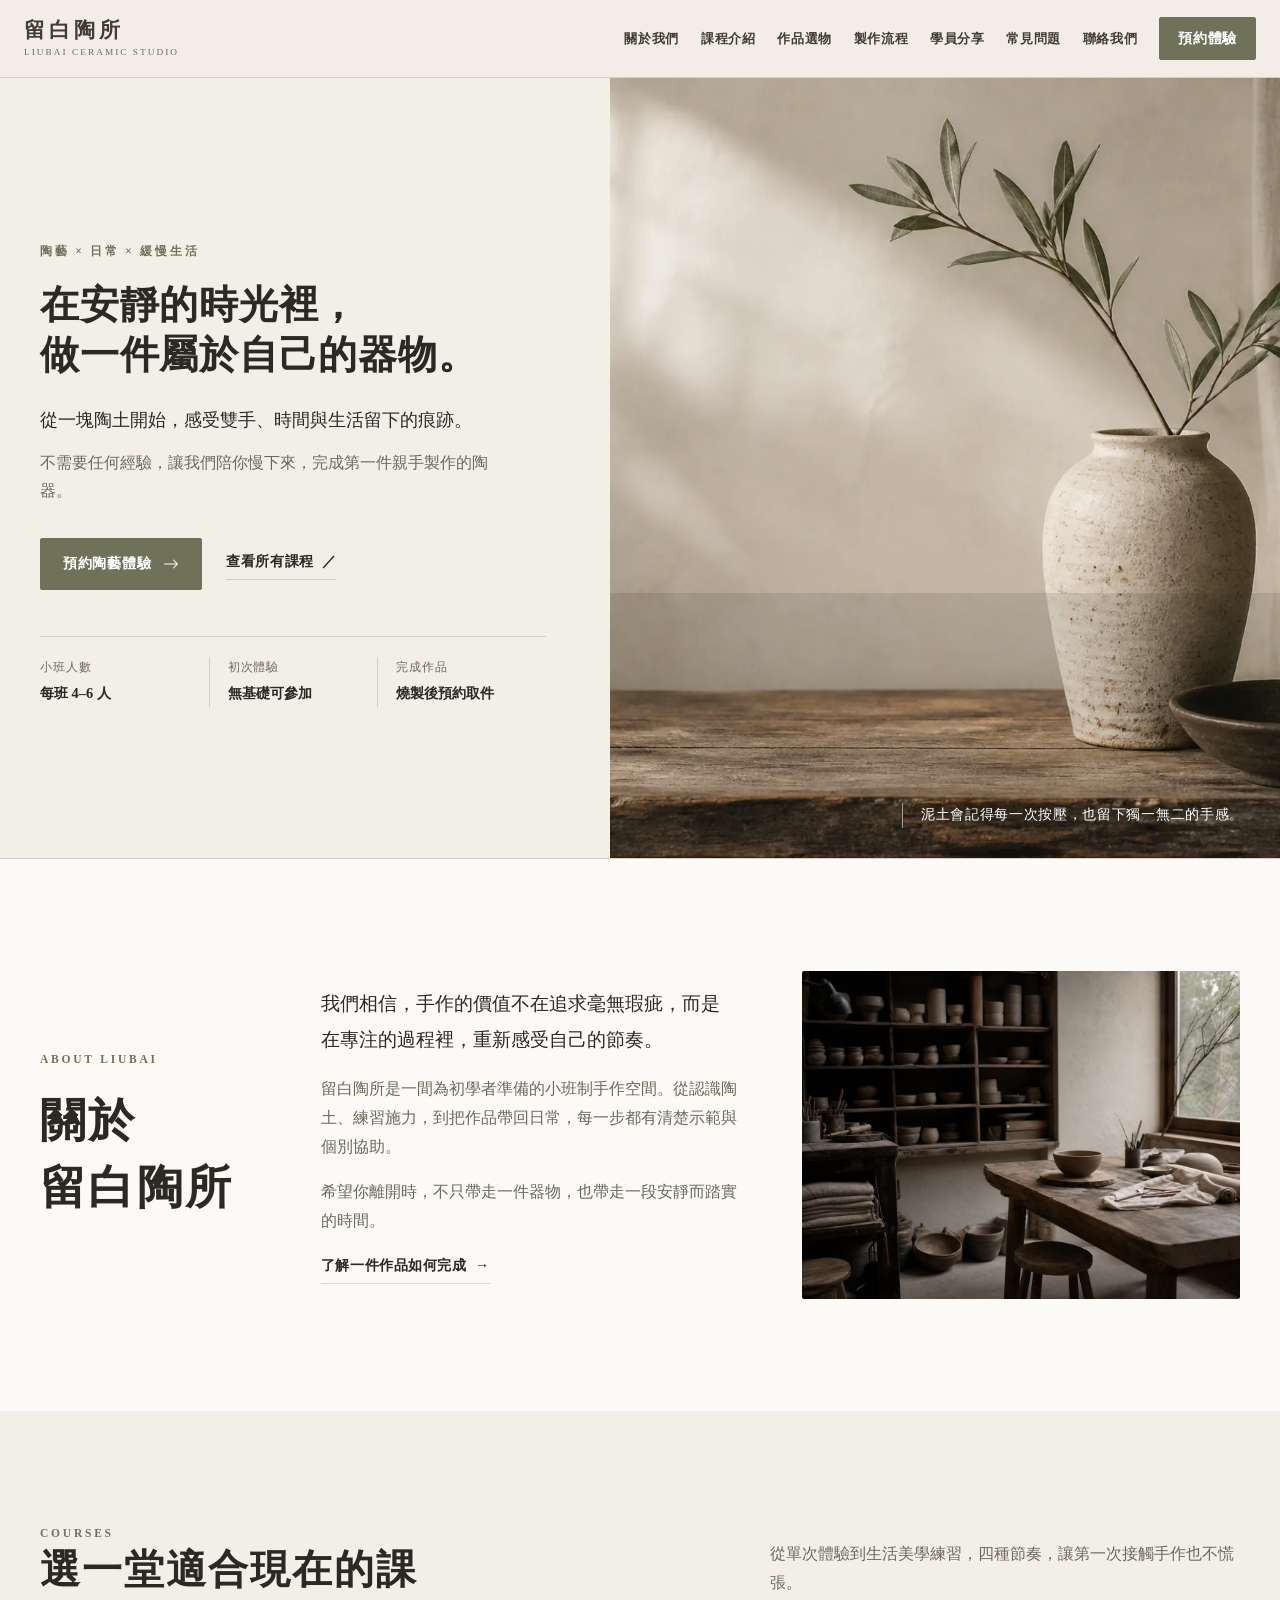
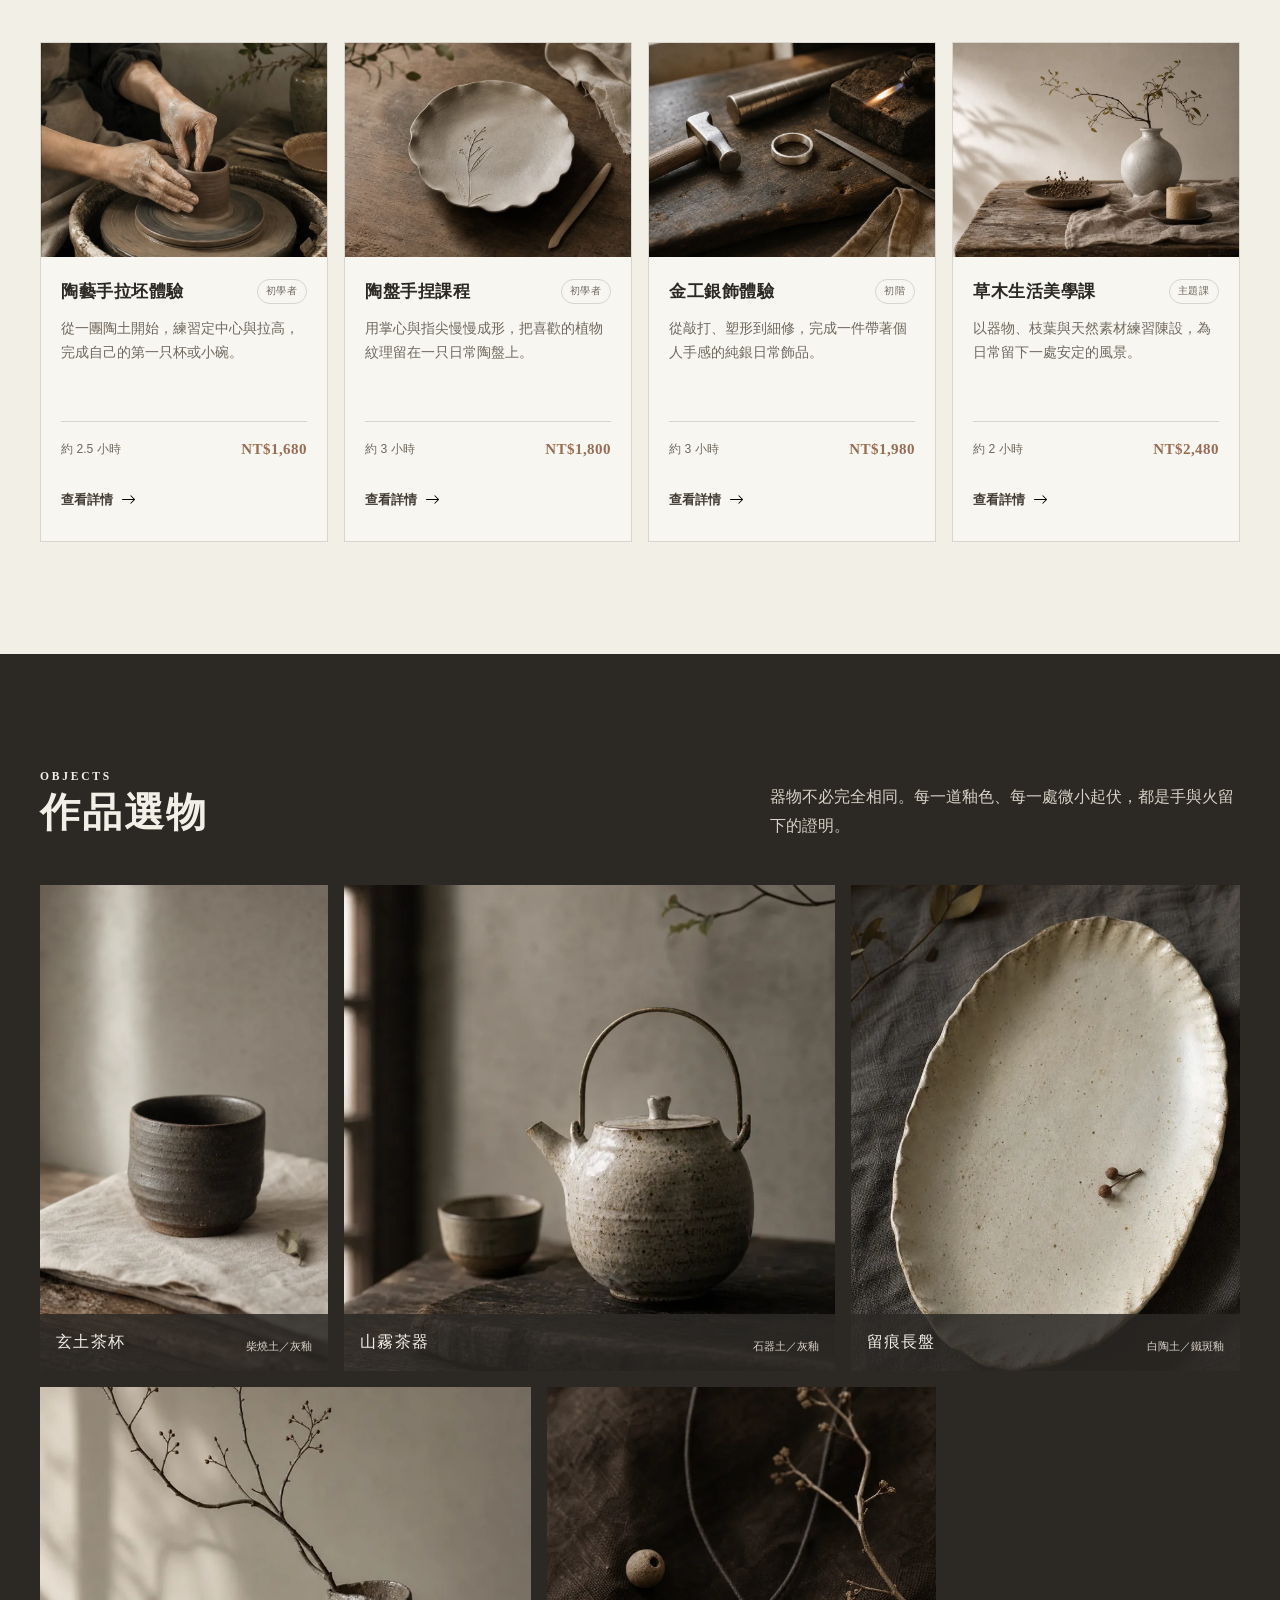
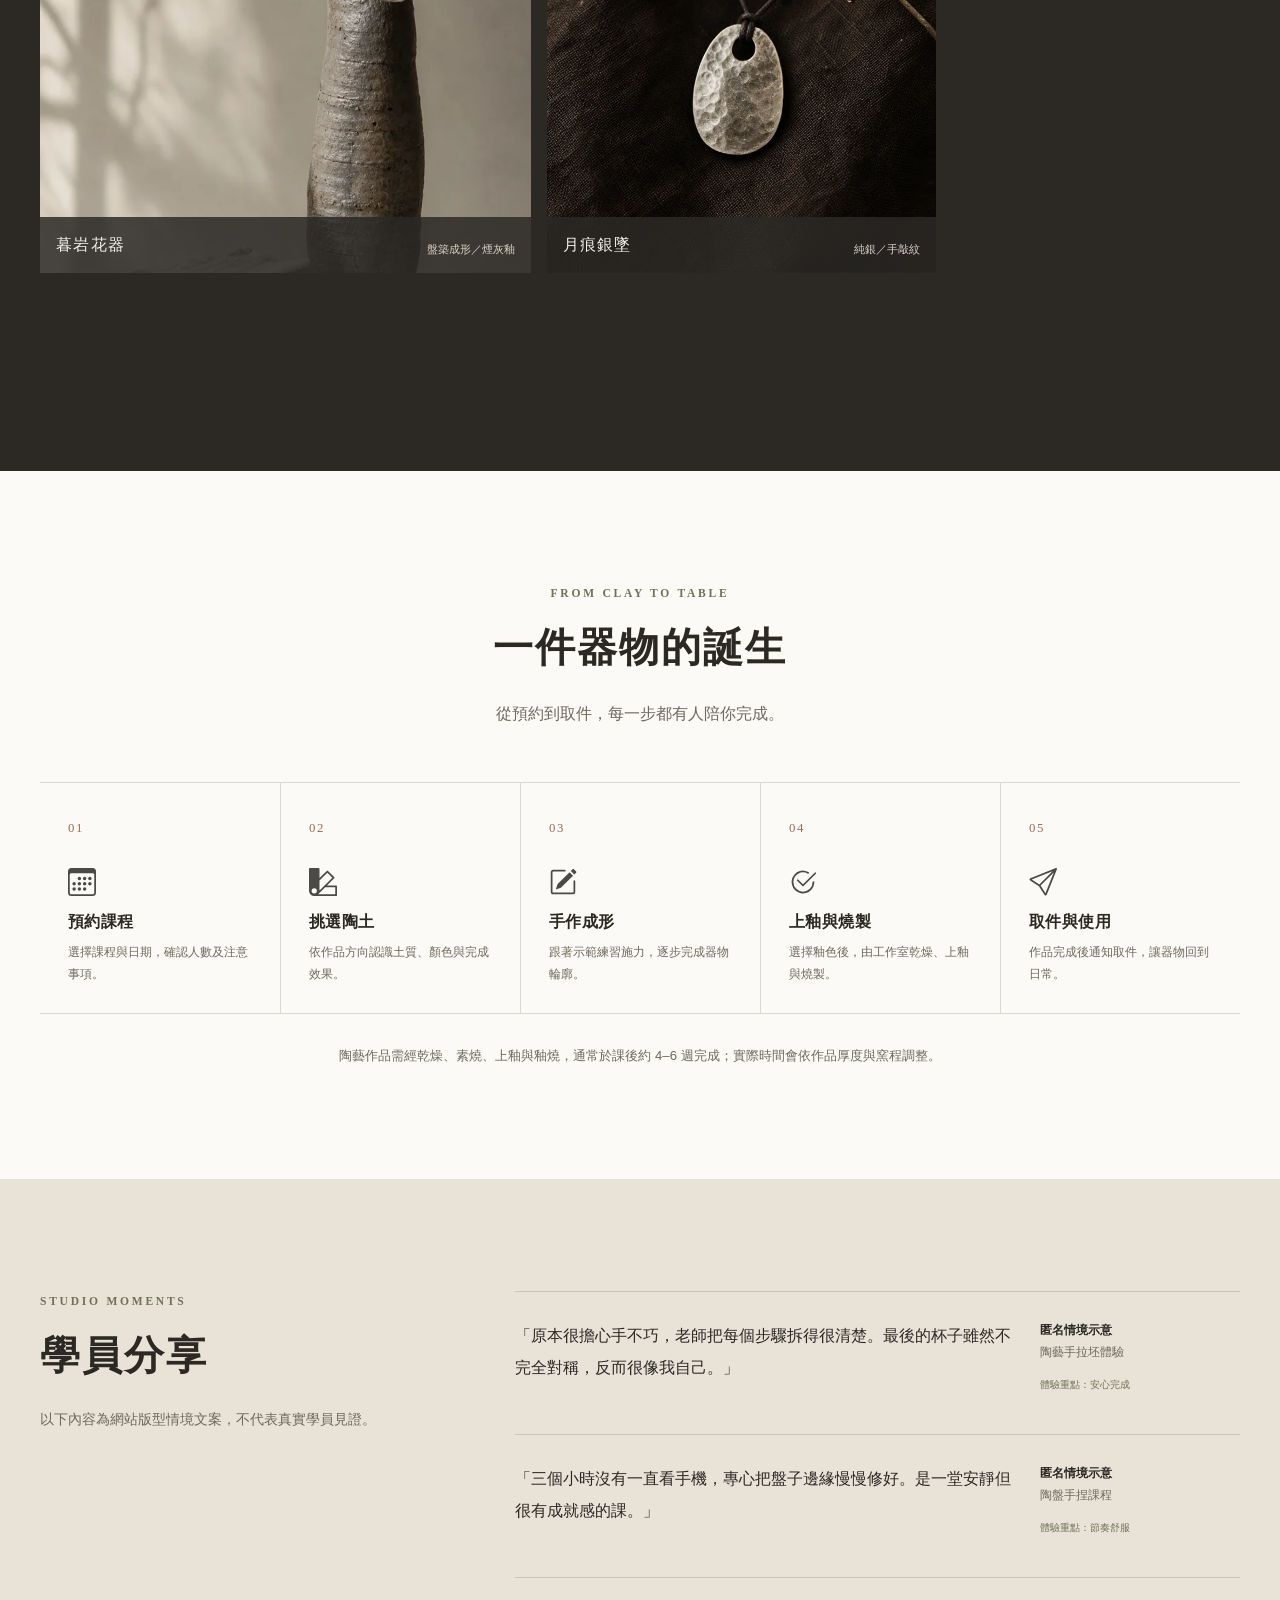
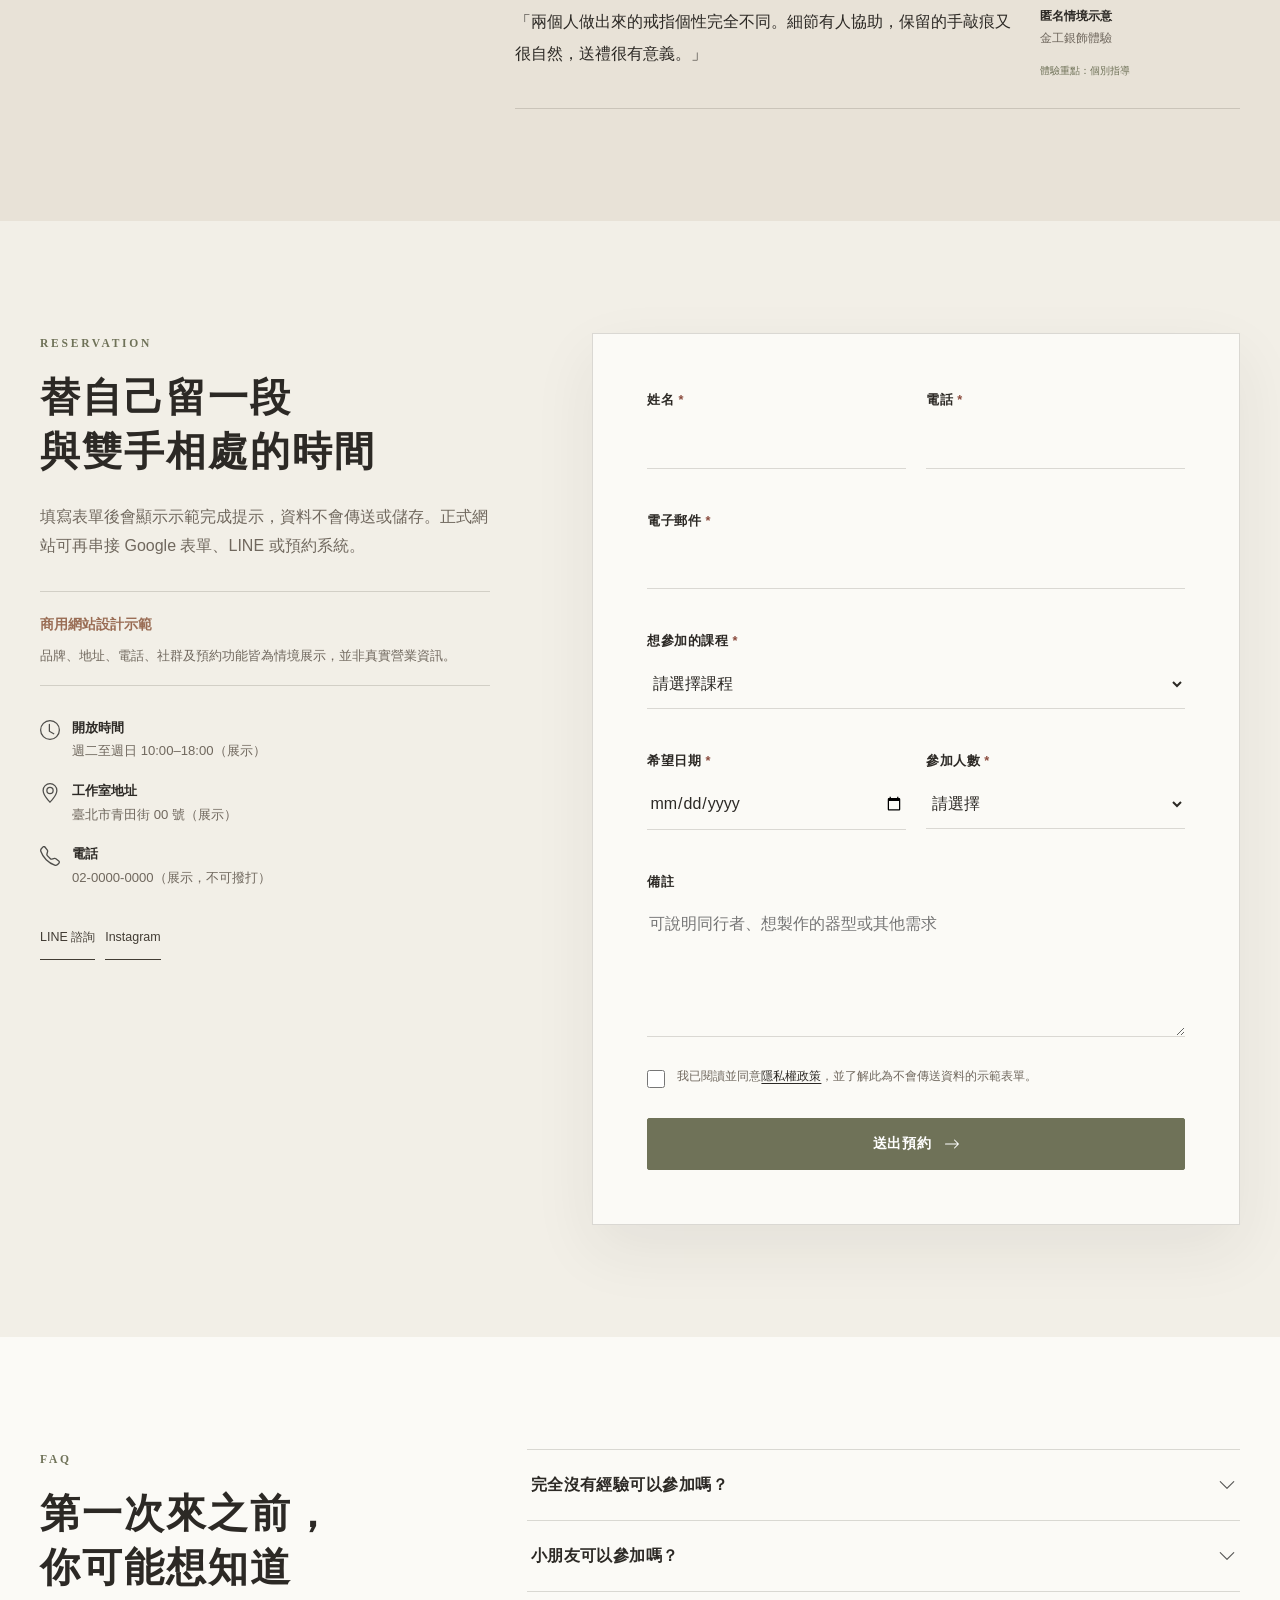
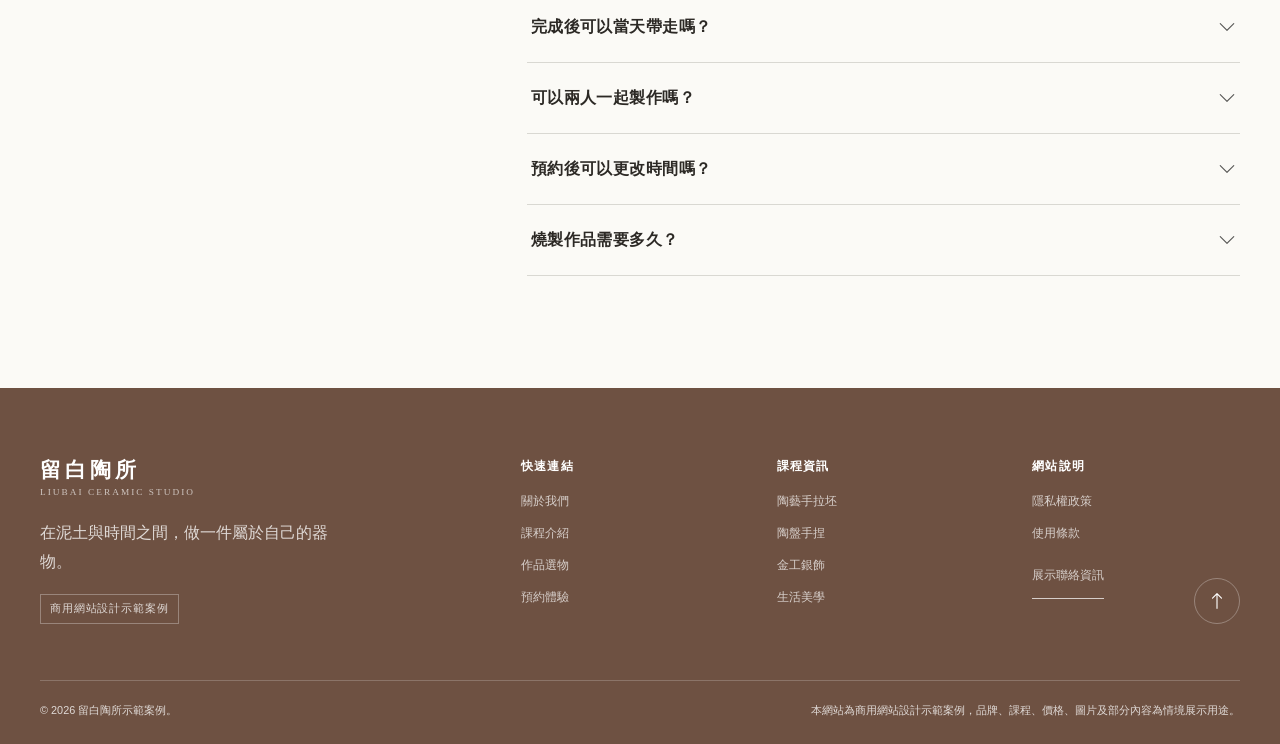
==== index.html @ a9c65fe3 "部署留白陶所示範網站" ====
<!doctype html>
<html lang="zh-Hant">
<head>
  <meta charset="utf-8">
  <meta name="viewport" content="width=device-width, initial-scale=1">
  <title>留白陶所｜陶藝工作室網站設計示範案例</title>
  <meta name="description" content="以侘寂、留白與自然材質風格打造的陶藝工作室網站設計示範，包含課程、作品、流程、FAQ 與預約入口。">
  <meta name="robots" content="noindex, follow">
  <meta name="theme-color" content="#F2EFE7">
  <link rel="canonical" href="https://gavin1424.github.io/liubai-pottery-studio-demo/">
  <meta property="og:type" content="website">
  <meta property="og:locale" content="zh_TW">
  <meta property="og:title" content="留白陶所｜陶藝工作室網站設計示範案例">
  <meta property="og:description" content="以侘寂、留白與自然材質風格打造的陶藝工作室網站設計示範，包含課程、作品、流程、FAQ 與預約入口。">
  <meta property="og:url" content="https://gavin1424.github.io/liubai-pottery-studio-demo/">
  <meta property="og:image" content="https://gavin1424.github.io/liubai-pottery-studio-demo/assets/images/og-liubai.webp">
  <meta property="og:image:width" content="1200">
  <meta property="og:image:height" content="630">
  <meta property="og:image:alt" content="自然光下的手作陶瓶、枝葉與陶碗">
  <meta name="twitter:card" content="summary_large_image">
  <meta name="twitter:title" content="留白陶所｜陶藝工作室網站設計示範案例">
  <meta name="twitter:description" content="以侘寂、留白與自然材質風格打造的陶藝工作室網站設計示範。">
  <meta name="twitter:image" content="https://gavin1424.github.io/liubai-pottery-studio-demo/assets/images/og-liubai.webp">
  <link rel="icon" href="favicon.svg" type="image/svg+xml">
  <link rel="stylesheet" href="styles.css">
  <script type="application/ld+json">
  {
    "@context": "https://schema.org",
    "@graph": [
      {
        "@type": "WebSite",
        "@id": "https://gavin1424.github.io/liubai-pottery-studio-demo/#website",
        "url": "https://gavin1424.github.io/liubai-pottery-studio-demo/",
        "name": "留白陶所｜陶藝工作室網站設計示範案例",
        "description": "以侘寂、留白與自然材質風格打造的陶藝工作室網站設計示範。",
        "inLanguage": "zh-Hant"
      },
      {
        "@type": "CreativeWork",
        "@id": "https://gavin1424.github.io/liubai-pottery-studio-demo/#creative-work",
        "name": "留白陶所商用網站設計示範案例",
        "url": "https://gavin1424.github.io/liubai-pottery-studio-demo/",
        "description": "虛構陶藝與手作課程品牌的網站版型與互動設計展示。",
        "isPartOf": {
          "@id": "https://gavin1424.github.io/liubai-pottery-studio-demo/#website"
        },
        "genre": "網站設計示範",
        "inLanguage": "zh-Hant"
      }
    ]
  }
  </script>
</head>
<body>
  <a class="skip-link" href="#main-content">跳到主要內容</a>

  <header class="site-header" data-header>
    <div class="header-inner">
      <a class="brand" href="#top" aria-label="留白陶所首頁">
        <span class="brand-zh">留白陶所</span>
        <span class="brand-en">LIUBAI CERAMIC STUDIO</span>
      </a>

      <button class="menu-toggle" type="button" aria-expanded="false" aria-controls="primary-nav" aria-label="開啟導覽選單">
        <img class="menu-icon menu-icon-open" src="assets/icons/list.svg" width="24" height="24" alt="">
        <img class="menu-icon menu-icon-close" src="assets/icons/x-lg.svg" width="20" height="20" alt="">
      </button>

      <nav id="primary-nav" class="primary-nav" aria-label="主要導覽">
        <a href="#about">關於我們</a>
        <a href="#courses">課程介紹</a>
        <a href="#works">作品選物</a>
        <a href="#process">製作流程</a>
        <a href="#stories">學員分享</a>
        <a href="#faq">常見問題</a>
        <a href="#booking">聯絡我們</a>
        <a class="button button-small" href="#booking">預約體驗</a>
      </nav>
    </div>
  </header>

  <main id="main-content">
    <section id="top" class="hero" aria-labelledby="hero-title">
      <div class="hero-grid">
        <div class="hero-copy reveal">
          <p class="eyebrow">陶藝 × 日常 × 緩慢生活</p>
          <h1 id="hero-title">在安靜的時光裡，<br>做一件屬於自己的器物。</h1>
          <p class="hero-lead">從一塊陶土開始，感受雙手、時間與生活留下的痕跡。</p>
          <p class="hero-note">不需要任何經驗，讓我們陪你慢下來，完成第一件親手製作的陶器。</p>
          <div class="hero-actions">
            <a class="button" href="#booking">預約陶藝體驗 <img src="assets/icons/arrow-right.svg" width="16" height="16" alt=""></a>
            <a class="text-link" href="#courses">查看所有課程 <span aria-hidden="true">／</span></a>
          </div>
          <dl class="hero-facts" aria-label="課程特色">
            <div><dt>小班人數</dt><dd>每班 4–6 人</dd></div>
            <div><dt>初次體驗</dt><dd>無基礎可參加</dd></div>
            <div><dt>完成作品</dt><dd>燒製後預約取件</dd></div>
          </dl>
        </div>
        <figure class="hero-media reveal reveal-delay-1">
          <img src="assets/images/hero-ceramics.webp" width="1600" height="1066" alt="自然光下的手作陶瓶、枝葉與深色陶碗">
          <figcaption>泥土會記得每一次按壓，也留下獨一無二的手感。</figcaption>
        </figure>
      </div>
    </section>

    <section id="about" class="section about-section" aria-labelledby="about-title">
      <div class="section-inner about-grid">
        <div class="section-heading reveal">
          <p class="eyebrow">ABOUT LIUBAI</p>
          <h2 id="about-title">關於<br>留白陶所</h2>
        </div>
        <div class="about-copy reveal reveal-delay-1">
          <p class="about-lead">我們相信，手作的價值不在追求毫無瑕疵，而是在專注的過程裡，重新感受自己的節奏。</p>
          <p>留白陶所是一間為初學者準備的小班制手作空間。從認識陶土、練習施力，到把作品帶回日常，每一步都有清楚示範與個別協助。</p>
          <p>希望你離開時，不只帶走一件器物，也帶走一段安靜而踏實的時間。</p>
          <a class="text-link" href="#process">了解一件作品如何完成 <span aria-hidden="true">→</span></a>
        </div>
        <figure class="about-media reveal reveal-delay-2">
          <img src="assets/images/studio-about.webp" width="1200" height="900" loading="lazy" alt="自然光陶藝工作室內的木桌、工具與陶器層架">
        </figure>
      </div>
    </section>

    <section id="courses" class="section courses-section" aria-labelledby="courses-title">
      <div class="section-inner">
        <div class="section-top reveal">
          <div>
            <p class="eyebrow">COURSES</p>
            <h2 id="courses-title">選一堂適合現在的課</h2>
          </div>
          <p>從單次體驗到生活美學練習，四種節奏，讓第一次接觸手作也不慌張。</p>
        </div>

        <div class="course-grid">
          <article class="course-card reveal" data-course="陶藝手拉坯體驗" data-duration="2.5 小時" data-level="初學者" data-price="NT$1,680" data-detail="從練土、定中心到拉出杯形，老師會分段示範並協助修整。費用含基礎材料、釉色選擇與一次燒製。">
            <div class="course-image">
              <img src="assets/images/course-wheel.webp" width="900" height="676" loading="lazy" alt="雙手在陶藝拉坯機上塑形一只陶杯">
            </div>
            <div class="course-body">
              <div class="course-title-row"><h3>陶藝手拉坯體驗</h3><span>初學者</span></div>
              <p>從一團陶土開始，練習定中心與拉高，完成自己的第一只杯或小碗。</p>
              <div class="course-meta"><span>約 2.5 小時</span><strong>NT$1,680</strong></div>
              <button class="course-detail" type="button">查看詳情 <img src="assets/icons/arrow-right.svg" width="15" height="15" alt=""></button>
            </div>
          </article>

          <article class="course-card reveal reveal-delay-1" data-course="陶盤手捏課程" data-duration="3 小時" data-level="初學者" data-price="NT$1,800" data-detail="以手捏與泥板成形製作一只日常陶盤，練習邊緣整理、紋理壓印與簡單裝飾。費用含材料與一次燒製。">
            <div class="course-image">
              <img src="assets/images/course-plate.webp" width="900" height="676" loading="lazy" alt="木桌上的手捏陶盤與植物壓紋">
            </div>
            <div class="course-body">
              <div class="course-title-row"><h3>陶盤手捏課程</h3><span>初學者</span></div>
              <p>用掌心與指尖慢慢成形，把喜歡的植物紋理留在一只日常陶盤上。</p>
              <div class="course-meta"><span>約 3 小時</span><strong>NT$1,800</strong></div>
              <button class="course-detail" type="button">查看詳情 <img src="assets/icons/arrow-right.svg" width="15" height="15" alt=""></button>
            </div>
          </article>

          <article class="course-card reveal reveal-delay-2" data-course="金工銀飾體驗" data-duration="3 小時" data-level="初階" data-price="NT$1,980" data-detail="從銀材整形、敲紋、焊接到表面處理，完成一只帶有手作紋理的純銀戒指。費用含基本銀料與工具使用。">
            <div class="course-image">
              <img src="assets/images/course-silver.webp" width="900" height="676" loading="lazy" alt="木製金工桌上的銀戒、手錘與金工工具">
            </div>
            <div class="course-body">
              <div class="course-title-row"><h3>金工銀飾體驗</h3><span>初階</span></div>
              <p>從敲打、塑形到細修，完成一件帶著個人手感的純銀日常飾品。</p>
              <div class="course-meta"><span>約 3 小時</span><strong>NT$1,980</strong></div>
              <button class="course-detail" type="button">查看詳情 <img src="assets/icons/arrow-right.svg" width="15" height="15" alt=""></button>
            </div>
          </article>

          <article class="course-card reveal reveal-delay-3" data-course="草木生活美學課" data-duration="2 小時" data-level="主題課" data-price="NT$2,480" data-detail="依當季素材練習器物搭配、枝葉構成與桌面陳設，帶回一組完成的生活風景。課程主題會隨季節調整。">
            <div class="course-image">
              <img src="assets/images/course-lifestyle.webp" width="900" height="676" loading="lazy" alt="陶瓶、枝葉、亞麻與蜂蠟燭組成的生活美學靜物">
            </div>
            <div class="course-body">
              <div class="course-title-row"><h3>草木生活美學課</h3><span>主題課</span></div>
              <p>以器物、枝葉與天然素材練習陳設，為日常留下一處安定的風景。</p>
              <div class="course-meta"><span>約 2 小時</span><strong>NT$2,480</strong></div>
              <button class="course-detail" type="button">查看詳情 <img src="assets/icons/arrow-right.svg" width="15" height="15" alt=""></button>
            </div>
          </article>
        </div>
      </div>
    </section>

    <section id="works" class="section works-section" aria-labelledby="works-title">
      <div class="section-inner">
        <div class="section-top reveal">
          <div>
            <p class="eyebrow">OBJECTS</p>
            <h2 id="works-title">作品選物</h2>
          </div>
          <p>器物不必完全相同。每一道釉色、每一處微小起伏，都是手與火留下的證明。</p>
        </div>

        <div class="works-grid">
          <figure class="work-item work-tall reveal">
            <img src="assets/images/work-cup.webp" width="720" height="1126" loading="lazy" alt="深褐色手拉坯陶杯">
            <figcaption><span>玄土茶杯</span><small>柴燒土／灰釉</small></figcaption>
          </figure>
          <figure class="work-item work-wide reveal reveal-delay-1">
            <img src="assets/images/work-teapot.webp" width="720" height="900" loading="lazy" alt="灰白斑駁釉手作茶壺與茶杯">
            <figcaption><span>山霧茶器</span><small>石器土／灰釉</small></figcaption>
          </figure>
          <figure class="work-item reveal reveal-delay-2">
            <img src="assets/images/work-plate.webp" width="720" height="1126" loading="lazy" alt="暖白色不規則手作陶盤">
            <figcaption><span>留痕長盤</span><small>白陶土／鐵斑釉</small></figcaption>
          </figure>
          <figure class="work-item work-wide reveal reveal-delay-1">
            <img src="assets/images/work-vase.webp" width="720" height="1126" loading="lazy" alt="插有乾燥枝條的灰褐色高身陶花器">
            <figcaption><span>暮岩花器</span><small>盤築成形／煙灰釉</small></figcaption>
          </figure>
          <figure class="work-item reveal reveal-delay-2">
            <img src="assets/images/work-pendant.webp" width="720" height="1126" loading="lazy" alt="深色亞麻上的手敲紋純銀墜飾">
            <figcaption><span>月痕銀墜</span><small>純銀／手敲紋</small></figcaption>
          </figure>
          <figure class="work-item work-extra" hidden>
            <img src="assets/images/course-lifestyle.webp" width="900" height="676" loading="lazy" alt="陶瓶、枝葉與蜂蠟燭的生活器物陳設">
            <figcaption><span>季節的桌景</span><small>器物與草木陳設</small></figcaption>
          </figure>
        </div>
        <div class="works-action reveal">
          <button class="button button-outline" type="button" data-works-toggle aria-expanded="false">查看所有作品 <img src="assets/icons/arrow-right.svg" width="16" height="16" alt=""></button>
        </div>
      </div>
    </section>

    <section id="process" class="section process-section" aria-labelledby="process-title">
      <div class="section-inner">
        <div class="section-heading centered reveal">
          <p class="eyebrow">FROM CLAY TO TABLE</p>
          <h2 id="process-title">一件器物的誕生</h2>
          <p>從預約到取件，每一步都有人陪你完成。</p>
        </div>
        <ol class="process-list">
          <li class="reveal">
            <span class="process-number">01</span>
            <img src="assets/icons/calendar3.svg" width="28" height="28" alt="">
            <h3>預約課程</h3>
            <p>選擇課程與日期，確認人數及注意事項。</p>
          </li>
          <li class="reveal reveal-delay-1">
            <span class="process-number">02</span>
            <img src="assets/icons/palette2.svg" width="28" height="28" alt="">
            <h3>挑選陶土</h3>
            <p>依作品方向認識土質、顏色與完成效果。</p>
          </li>
          <li class="reveal reveal-delay-2">
            <span class="process-number">03</span>
            <img src="assets/icons/pencil-square.svg" width="28" height="28" alt="">
            <h3>手作成形</h3>
            <p>跟著示範練習施力，逐步完成器物輪廓。</p>
          </li>
          <li class="reveal reveal-delay-3">
            <span class="process-number">04</span>
            <img src="assets/icons/check2-circle.svg" width="28" height="28" alt="">
            <h3>上釉與燒製</h3>
            <p>選擇釉色後，由工作室乾燥、上釉與燒製。</p>
          </li>
          <li class="reveal reveal-delay-3">
            <span class="process-number">05</span>
            <img src="assets/icons/send.svg" width="28" height="28" alt="">
            <h3>取件與使用</h3>
            <p>作品完成後通知取件，讓器物回到日常。</p>
          </li>
        </ol>
        <p class="process-note reveal">陶藝作品需經乾燥、素燒、上釉與釉燒，通常於課後約 4–6 週完成；實際時間會依作品厚度與窯程調整。</p>
      </div>
    </section>

    <section id="stories" class="section stories-section" aria-labelledby="stories-title">
      <div class="section-inner stories-grid">
        <div class="section-heading reveal">
          <p class="eyebrow">STUDIO MOMENTS</p>
          <h2 id="stories-title">學員分享</h2>
          <p>以下內容為網站版型情境文案，不代表真實學員見證。</p>
        </div>
        <div class="story-list">
          <blockquote class="story-card reveal">
            <p>「原本很擔心手不巧，老師把每個步驟拆得很清楚。最後的杯子雖然不完全對稱，反而很像我自己。」</p>
            <footer><strong>匿名情境示意</strong><span>陶藝手拉坯體驗</span><small>體驗重點：安心完成</small></footer>
          </blockquote>
          <blockquote class="story-card reveal reveal-delay-1">
            <p>「三個小時沒有一直看手機，專心把盤子邊緣慢慢修好。是一堂安靜但很有成就感的課。」</p>
            <footer><strong>匿名情境示意</strong><span>陶盤手捏課程</span><small>體驗重點：節奏舒服</small></footer>
          </blockquote>
          <blockquote class="story-card reveal reveal-delay-2">
            <p>「兩個人做出來的戒指個性完全不同。細節有人協助，保留的手敲痕又很自然，送禮很有意義。」</p>
            <footer><strong>匿名情境示意</strong><span>金工銀飾體驗</span><small>體驗重點：個別指導</small></footer>
          </blockquote>
        </div>
      </div>
    </section>

    <section id="booking" class="section booking-section" aria-labelledby="booking-title">
      <div class="section-inner booking-grid">
        <div class="booking-intro reveal">
          <p class="eyebrow">RESERVATION</p>
          <h2 id="booking-title">替自己留一段<br>與雙手相處的時間</h2>
          <p>填寫表單後會顯示示範完成提示，資料不會傳送或儲存。正式網站可再串接 Google 表單、LINE 或預約系統。</p>

          <div class="demo-notice" role="note">
            <strong>商用網站設計示範</strong>
            <p>品牌、地址、電話、社群及預約功能皆為情境展示，並非真實營業資訊。</p>
          </div>

          <address class="contact-list">
            <div><img src="assets/icons/clock.svg" width="20" height="20" alt=""><span><strong>開放時間</strong>週二至週日 10:00–18:00（展示）</span></div>
            <div><img src="assets/icons/geo-alt.svg" width="20" height="20" alt=""><span><strong>工作室地址</strong>臺北市青田街 00 號（展示）</span></div>
            <div><img src="assets/icons/telephone.svg" width="20" height="20" alt=""><span><strong>電話</strong>02-0000-0000（展示，不可撥打）</span></div>
          </address>

          <div class="social-actions" aria-label="示範聯絡管道">
            <button type="button" data-demo-contact="LINE">LINE 諮詢</button>
            <button type="button" data-demo-contact="Instagram">Instagram</button>
          </div>
        </div>

        <form class="booking-form reveal reveal-delay-1" novalidate>
          <div class="form-row">
            <div class="form-field">
              <label for="name">姓名 <span aria-hidden="true">*</span></label>
              <input id="name" name="name" type="text" autocomplete="name" required>
              <span class="field-error" id="name-error"></span>
            </div>
            <div class="form-field">
              <label for="phone">電話 <span aria-hidden="true">*</span></label>
              <input id="phone" name="phone" type="tel" inputmode="tel" autocomplete="tel" required>
              <span class="field-error" id="phone-error"></span>
            </div>
          </div>
          <div class="form-field">
            <label for="email">電子郵件 <span aria-hidden="true">*</span></label>
            <input id="email" name="email" type="email" autocomplete="email" required>
            <span class="field-error" id="email-error"></span>
          </div>
          <div class="form-field">
            <label for="course">想參加的課程 <span aria-hidden="true">*</span></label>
            <select id="course" name="course" required>
              <option value="">請選擇課程</option>
              <option>陶藝手拉坯體驗</option>
              <option>陶盤手捏課程</option>
              <option>金工銀飾體驗</option>
              <option>草木生活美學課</option>
            </select>
            <span class="field-error" id="course-error"></span>
          </div>
          <div class="form-row">
            <div class="form-field">
              <label for="date">希望日期 <span aria-hidden="true">*</span></label>
              <input id="date" name="date" type="date" required>
              <span class="field-error" id="date-error"></span>
            </div>
            <div class="form-field">
              <label for="guests">參加人數 <span aria-hidden="true">*</span></label>
              <select id="guests" name="guests" required>
                <option value="">請選擇</option>
                <option value="1">1 人</option>
                <option value="2">2 人</option>
                <option value="3">3 人</option>
                <option value="4">4 人</option>
              </select>
              <span class="field-error" id="guests-error"></span>
            </div>
          </div>
          <div class="form-field">
            <label for="note">備註</label>
            <textarea id="note" name="note" rows="4" placeholder="可說明同行者、想製作的器型或其他需求"></textarea>
          </div>
          <div class="form-check">
            <input id="privacy-consent" name="privacy" type="checkbox" required>
            <label for="privacy-consent">我已閱讀並同意<a href="privacy.html">隱私權政策</a>，並了解此為不會傳送資料的示範表單。</label>
          </div>
          <span class="field-error" id="privacy-error"></span>
          <button class="button form-submit" type="submit">送出預約 <img src="assets/icons/arrow-right.svg" width="16" height="16" alt=""></button>
          <div class="form-success" role="status" aria-live="polite" hidden>
            <strong>示範預約已完成。</strong>
            <p>欄位驗證正常；本次資料未送出、未儲存。正式合作後可串接品牌的表單或 LINE。</p>
          </div>
        </form>
      </div>
    </section>

    <section id="faq" class="section faq-section" aria-labelledby="faq-title">
      <div class="section-inner faq-grid">
        <div class="section-heading reveal">
          <p class="eyebrow">FAQ</p>
          <h2 id="faq-title">第一次來之前，<br>你可能想知道</h2>
        </div>
        <div class="faq-list reveal reveal-delay-1">
          <details>
            <summary>完全沒有經驗可以參加嗎？<img src="assets/icons/chevron-down.svg" width="18" height="18" alt=""></summary>
            <p>可以。體驗課會從材料、工具與基本動作開始示範，並依每位學員的進度個別協助。</p>
          </details>
          <details>
            <summary>小朋友可以參加嗎？<img src="assets/icons/chevron-down.svg" width="18" height="18" alt=""></summary>
            <p>建議 10 歲以上由家長陪同參加；年齡較小或團體親子課，可先提供人數與年齡再確認合適內容。</p>
          </details>
          <details>
            <summary>完成後可以當天帶走嗎？<img src="assets/icons/chevron-down.svg" width="18" height="18" alt=""></summary>
            <p>陶藝作品需要充分乾燥並完成兩次燒製，因此無法當天帶走。燒製完成後會另行通知取件。</p>
          </details>
          <details>
            <summary>可以兩人一起製作嗎？<img src="assets/icons/chevron-down.svg" width="18" height="18" alt=""></summary>
            <p>可以，兩人可選擇各自完成一件作品。若想共同製作同一件作品，建議先說明想法以確認器型與安排。</p>
          </details>
          <details>
            <summary>預約後可以更改時間嗎？<img src="assets/icons/chevron-down.svg" width="18" height="18" alt=""></summary>
            <p>可於課程開始前依工作室規則提出調整；實際可更改次數與期限，會在正式預約時清楚說明。</p>
          </details>
          <details>
            <summary>燒製作品需要多久？<img src="assets/icons/chevron-down.svg" width="18" height="18" alt=""></summary>
            <p>通常約 4–6 週。作品厚度、乾燥狀況與排窯時間都會影響完成日，工作室會在出窯後通知。</p>
          </details>
        </div>
      </div>
    </section>
  </main>

  <footer class="site-footer">
    <div class="footer-inner">
      <div class="footer-brand">
        <a class="brand brand-light" href="#top">
          <span class="brand-zh">留白陶所</span>
          <span class="brand-en">LIUBAI CERAMIC STUDIO</span>
        </a>
        <p>在泥土與時間之間，做一件屬於自己的器物。</p>
        <span class="demo-label">商用網站設計示範案例</span>
      </div>
      <div>
        <h2>快速連結</h2>
        <a href="#about">關於我們</a>
        <a href="#courses">課程介紹</a>
        <a href="#works">作品選物</a>
        <a href="#booking">預約體驗</a>
      </div>
      <div>
        <h2>課程資訊</h2>
        <a href="#courses">陶藝手拉坯</a>
        <a href="#courses">陶盤手捏</a>
        <a href="#courses">金工銀飾</a>
        <a href="#courses">生活美學</a>
      </div>
      <div>
        <h2>網站說明</h2>
        <a href="privacy.html">隱私權政策</a>
        <a href="terms.html">使用條款</a>
        <button type="button" data-demo-contact="contact">展示聯絡資訊</button>
      </div>
      <button class="back-to-top" type="button" aria-label="回到頁面頂部">
        <img src="assets/icons/arrow-up.svg" width="18" height="18" alt="">
      </button>
    </div>
    <div class="footer-bottom">
      <p>© 2026 留白陶所示範案例。</p>
      <p>本網站為商用網站設計示範案例，品牌、課程、價格、圖片及部分內容為情境展示用途。</p>
    </div>
  </footer>

  <a class="mobile-booking-cta" href="#booking">立即預約</a>

  <dialog class="course-dialog" aria-labelledby="course-dialog-title">
    <button class="dialog-close" type="button" aria-label="關閉課程詳情"><img src="assets/icons/x-lg.svg" width="18" height="18" alt=""></button>
    <p class="eyebrow">COURSE DETAIL</p>
    <h2 id="course-dialog-title"></h2>
    <div class="dialog-meta"><span data-dialog-duration></span><span data-dialog-level></span><strong data-dialog-price></strong></div>
    <p data-dialog-detail></p>
    <button class="button dialog-reserve" type="button">選擇這堂課並預約 <img src="assets/icons/arrow-right.svg" width="16" height="16" alt=""></button>
  </dialog>

  <dialog class="demo-dialog" aria-labelledby="demo-dialog-title">
    <button class="dialog-close" type="button" aria-label="關閉提示"><img src="assets/icons/x-lg.svg" width="18" height="18" alt=""></button>
    <p class="eyebrow">DEMO MODE</p>
    <h2 id="demo-dialog-title">這是展示網站</h2>
    <p>此品牌與聯絡方式為情境示範，不會連到虛構帳號或撥打假電話。正式合作後可替換為品牌的 LINE、Instagram、電話或預約表單。</p>
    <button class="button dialog-confirm" type="button">我知道了</button>
  </dialog>

  <script src="script.js" defer></script>
</body>
</html>
---- styles.css ----
:root {
  --paper: #f2efe7;
  --paper-deep: #e8e2d7;
  --warm-gray: #d8d1c5;
  --ink: #423c34;
  --ink-strong: #2c2925;
  --clay: #9a6d55;
  --olive: #6f7258;
  --white: #fbfaf6;
  --muted: #70685e;
  --line: rgba(66, 60, 52, 0.18);
  --line-light: rgba(242, 239, 231, 0.2);
  --shadow: 0 18px 44px rgba(44, 41, 37, 0.1);
  --serif: "Noto Serif TC", "Songti TC", "PMingLiU", serif;
  --sans: "Noto Sans TC", "PingFang TC", "Microsoft JhengHei", sans-serif;
  --content: 1200px;
  --header-height: 78px;
}

*,
*::before,
*::after {
  box-sizing: border-box;
}

html {
  scroll-behavior: smooth;
  scroll-padding-top: calc(var(--header-height) + 20px);
}

body {
  margin: 0;
  min-width: 320px;
  background: var(--paper);
  color: var(--ink);
  font-family: var(--sans);
  font-size: 16px;
  line-height: 1.8;
  text-rendering: optimizeLegibility;
  -webkit-font-smoothing: antialiased;
}

body.menu-open {
  overflow: hidden;
}

img {
  display: block;
  max-width: 100%;
  height: auto;
}

button,
input,
select,
textarea {
  font: inherit;
}

button,
a {
  -webkit-tap-highlight-color: transparent;
}

a {
  color: inherit;
  text-decoration: none;
}

button {
  color: inherit;
}

h1,
h2,
h3,
p {
  margin-top: 0;
}

h1,
h2,
h3 {
  font-family: var(--serif);
  color: var(--ink-strong);
  font-weight: 600;
}

h1 {
  margin-bottom: 24px;
  font-size: clamp(2.7rem, 4.4vw, 5.1rem);
  line-height: 1.28;
  letter-spacing: 0.06em;
}

h2 {
  margin-bottom: 24px;
  font-size: clamp(2rem, 3.1vw, 3.5rem);
  line-height: 1.35;
  letter-spacing: 0.05em;
}

h3 {
  font-size: 1.2rem;
  line-height: 1.5;
  letter-spacing: 0.03em;
}

:focus-visible {
  outline: 3px solid rgba(111, 114, 88, 0.45);
  outline-offset: 4px;
}

.skip-link {
  position: fixed;
  z-index: 1000;
  top: 12px;
  left: 12px;
  padding: 10px 16px;
  background: var(--ink-strong);
  color: var(--white);
  transform: translateY(-150%);
}

.skip-link:focus {
  transform: translateY(0);
}

.eyebrow {
  margin-bottom: 18px;
  color: var(--olive);
  font-family: Georgia, "Times New Roman", serif;
  font-size: 0.72rem;
  font-weight: 700;
  letter-spacing: 0.24em;
  text-transform: uppercase;
}

.button,
.button-outline,
.mobile-booking-cta {
  display: inline-flex;
  min-height: 48px;
  align-items: center;
  justify-content: center;
  gap: 12px;
  border: 1px solid var(--olive);
  border-radius: 2px;
  background: var(--olive);
  color: #fff;
  cursor: pointer;
  font-size: 0.9rem;
  font-weight: 700;
  letter-spacing: 0.05em;
  padding: 12px 22px;
  transition: background-color 180ms ease, border-color 180ms ease, color 180ms ease, transform 180ms ease;
}

.button img,
.button-outline img {
  filter: brightness(0) invert(1);
  transition: transform 180ms ease;
}

.button:hover,
.button:focus-visible {
  background: #5d6149;
  border-color: #5d6149;
  transform: translateY(-2px);
}

.button:hover img,
.button:focus-visible img,
.button-outline:hover img,
.button-outline:focus-visible img {
  transform: translateX(4px);
}

.button-small {
  min-height: 42px;
  padding: 8px 18px;
  white-space: nowrap;
}

.button-outline {
  background: transparent;
  color: var(--ink);
  border-color: var(--ink);
}

.button-outline img {
  filter: none;
}

.button-outline:hover,
.button-outline:focus-visible {
  background: var(--ink);
  color: var(--white);
  transform: translateY(-2px);
}

.button-outline:hover img,
.button-outline:focus-visible img {
  filter: brightness(0) invert(1);
}

.text-link {
  display: inline-flex;
  align-items: center;
  gap: 8px;
  border-bottom: 1px solid var(--line);
  color: var(--ink-strong);
  font-size: 0.9rem;
  font-weight: 700;
  letter-spacing: 0.04em;
  padding-bottom: 4px;
  transition: border-color 180ms ease, color 180ms ease;
}

.text-link:hover,
.text-link:focus-visible {
  color: var(--clay);
  border-color: var(--clay);
}

.site-header {
  position: sticky;
  z-index: 100;
  top: 0;
  height: var(--header-height);
  border-bottom: 1px solid var(--line);
  background: rgba(242, 239, 231, 0.94);
  transition: background-color 180ms ease, box-shadow 180ms ease, backdrop-filter 180ms ease;
}

.site-header.is-scrolled {
  background: rgba(251, 250, 246, 0.88);
  box-shadow: 0 8px 24px rgba(44, 41, 37, 0.06);
  -webkit-backdrop-filter: blur(14px);
  backdrop-filter: blur(14px);
}

.header-inner {
  display: flex;
  width: min(calc(100% - 48px), 1320px);
  height: 100%;
  align-items: center;
  justify-content: space-between;
  margin: 0 auto;
}

.brand {
  display: inline-flex;
  flex-direction: column;
  line-height: 1;
}

.brand-zh {
  font-family: var(--serif);
  font-size: 1.3rem;
  font-weight: 700;
  letter-spacing: 0.2em;
}

.brand-en {
  margin-top: 7px;
  color: var(--muted);
  font-family: Georgia, "Times New Roman", serif;
  font-size: 0.58rem;
  letter-spacing: 0.22em;
}

.primary-nav {
  display: flex;
  align-items: center;
  gap: clamp(16px, 1.7vw, 30px);
}

.primary-nav > a:not(.button) {
  position: relative;
  font-size: 0.82rem;
  font-weight: 600;
  letter-spacing: 0.05em;
}

.primary-nav > a:not(.button)::after {
  position: absolute;
  right: 0;
  bottom: -8px;
  left: 0;
  height: 1px;
  background: var(--clay);
  content: "";
  transform: scaleX(0);
  transform-origin: right;
  transition: transform 180ms ease;
}

.primary-nav > a:not(.button):hover::after,
.primary-nav > a:not(.button):focus-visible::after {
  transform: scaleX(1);
  transform-origin: left;
}

.menu-toggle {
  display: none;
  width: 46px;
  height: 46px;
  align-items: center;
  justify-content: center;
  border: 0;
  background: transparent;
  cursor: pointer;
}

.menu-icon-close {
  display: none;
}

.hero {
  overflow: hidden;
  border-bottom: 1px solid var(--line);
}

.hero-grid {
  display: grid;
  min-height: min(780px, calc(100vh - var(--header-height)));
  grid-template-columns: minmax(570px, 0.9fr) minmax(600px, 1.1fr);
  align-items: stretch;
  margin-left: max(24px, calc((100vw - var(--content)) / 2));
}

.hero-copy {
  display: flex;
  max-width: 620px;
  flex-direction: column;
  justify-content: center;
  padding: 84px 64px 72px 0;
}

.hero h1 {
  font-size: clamp(2.45rem, 3vw, 2.7rem);
  letter-spacing: 0.02em;
}

.hero-lead {
  max-width: 470px;
  margin-bottom: 12px;
  color: var(--ink-strong);
  font-family: var(--serif);
  font-size: clamp(1.1rem, 1.4vw, 1.35rem);
  line-height: 1.8;
}

.hero-note {
  max-width: 460px;
  margin-bottom: 32px;
  color: var(--muted);
}

.hero-actions {
  display: flex;
  align-items: center;
  gap: 24px;
  margin-bottom: 46px;
}

.hero-facts {
  display: grid;
  margin: 0;
  grid-template-columns: repeat(3, 1fr);
  border-top: 1px solid var(--line);
  padding-top: 20px;
}

.hero-facts div {
  padding-right: 14px;
}

.hero-facts div + div {
  border-left: 1px solid var(--line);
  padding-left: 18px;
}

.hero-facts dt {
  color: var(--muted);
  font-size: 0.72rem;
  letter-spacing: 0.08em;
}

.hero-facts dd {
  margin: 3px 0 0;
  color: var(--ink-strong);
  font-family: var(--serif);
  font-size: 0.9rem;
  font-weight: 600;
}

.hero-media {
  position: relative;
  min-height: 680px;
  margin: 0;
  overflow: hidden;
}

.hero-media::after {
  position: absolute;
  right: 0;
  bottom: 0;
  left: 0;
  height: 34%;
  background: rgba(44, 41, 37, 0.12);
  content: "";
  pointer-events: none;
}

.hero-media > img {
  width: 100%;
  height: 100%;
  object-fit: cover;
  object-position: 59% center;
}

.hero-media figcaption {
  position: absolute;
  z-index: 1;
  right: 36px;
  bottom: 30px;
  max-width: 380px;
  border-left: 1px solid rgba(255, 255, 255, 0.55);
  color: #fff;
  font-family: var(--serif);
  font-size: 0.86rem;
  letter-spacing: 0.05em;
  padding-left: 18px;
}

.section {
  padding: 112px 0;
}

.section-inner {
  width: min(calc(100% - 48px), var(--content));
  margin: 0 auto;
}

.section-top {
  display: flex;
  align-items: end;
  justify-content: space-between;
  gap: 40px;
  margin-bottom: 44px;
}

.section-top h2,
.section-top p {
  margin-bottom: 0;
}

.section-top > p {
  max-width: 470px;
  color: var(--muted);
}

.section-heading.centered {
  max-width: 650px;
  margin: 0 auto 54px;
  text-align: center;
}

.section-heading.centered > p:last-child {
  color: var(--muted);
}

.about-section {
  background: var(--white);
}

.about-grid {
  display: grid;
  grid-template-columns: 0.52fr 1fr 1.05fr;
  align-items: center;
  gap: clamp(36px, 5vw, 84px);
}

.about-grid .section-heading h2 {
  margin-bottom: 0;
  font-size: clamp(2.2rem, 3.6vw, 4rem);
  line-height: 1.45;
}

.about-copy p {
  color: var(--muted);
}

.about-copy .about-lead {
  color: var(--ink-strong);
  font-family: var(--serif);
  font-size: 1.16rem;
  line-height: 1.9;
}

.about-media {
  margin: 0;
}

.about-media img {
  width: 100%;
  aspect-ratio: 4 / 3;
  border-radius: 2px;
  object-fit: cover;
}

.courses-section {
  background: var(--paper);
}

.course-grid {
  display: grid;
  grid-template-columns: repeat(4, minmax(0, 1fr));
  gap: 16px;
}

.course-card {
  min-width: 0;
  border: 1px solid var(--line);
  background: rgba(251, 250, 246, 0.62);
  transition: border-color 180ms ease, transform 180ms ease, box-shadow 180ms ease;
}

.course-card:hover {
  border-color: rgba(154, 109, 85, 0.5);
  box-shadow: 0 16px 34px rgba(44, 41, 37, 0.08);
  transform: translateY(-4px);
}

.course-image {
  aspect-ratio: 4 / 3;
  overflow: hidden;
}

.course-image img {
  width: 100%;
  height: 100%;
  object-fit: cover;
  transition: transform 500ms ease;
}

.course-card:hover .course-image img {
  transform: scale(1.025);
}

.course-body {
  padding: 22px 20px 20px;
}

.course-title-row {
  display: flex;
  align-items: start;
  justify-content: space-between;
  gap: 8px;
  margin-bottom: 12px;
}

.course-title-row h3 {
  margin: 0;
  font-size: 1.08rem;
}

.course-title-row span {
  flex: none;
  border: 1px solid var(--line);
  border-radius: 999px;
  color: var(--muted);
  font-size: 0.65rem;
  letter-spacing: 0.08em;
  padding: 2px 8px;
}

.course-body > p {
  min-height: 88px;
  margin-bottom: 16px;
  color: var(--muted);
  font-size: 0.85rem;
  line-height: 1.75;
}

.course-meta {
  display: flex;
  align-items: center;
  justify-content: space-between;
  border-top: 1px solid var(--line);
  margin-bottom: 14px;
  padding-top: 14px;
}

.course-meta span {
  color: var(--muted);
  font-size: 0.76rem;
}

.course-meta strong {
  color: var(--clay);
  font-family: Georgia, "Times New Roman", serif;
  font-size: 0.94rem;
  letter-spacing: 0.03em;
}

.course-detail {
  display: inline-flex;
  min-height: 44px;
  align-items: center;
  gap: 8px;
  border: 0;
  background: transparent;
  cursor: pointer;
  font-size: 0.8rem;
  font-weight: 700;
  padding: 6px 0;
}

.course-detail img {
  transition: transform 180ms ease;
}

.course-detail:hover img,
.course-detail:focus-visible img {
  transform: translateX(4px);
}

.works-section {
  background: var(--ink-strong);
  color: var(--paper);
}

.works-section h2,
.works-section .eyebrow {
  color: var(--paper);
}

.works-section .section-top > p {
  color: var(--warm-gray);
}

.works-grid {
  display: grid;
  grid-auto-flow: dense;
  grid-template-columns: repeat(12, 1fr);
  gap: 16px;
}

.work-item {
  position: relative;
  grid-column: span 4;
  margin: 0;
  overflow: hidden;
  background: #171512;
}

.work-item.work-wide {
  grid-column: span 5;
}

.work-item.work-tall {
  grid-column: span 3;
}

.work-item img {
  width: 100%;
  height: clamp(360px, 38vw, 540px);
  object-fit: cover;
  transition: opacity 220ms ease, transform 650ms ease;
}

.work-item:hover img {
  opacity: 0.86;
  transform: scale(1.025);
}

.work-item figcaption {
  position: absolute;
  right: 0;
  bottom: 0;
  left: 0;
  display: flex;
  align-items: end;
  justify-content: space-between;
  gap: 16px;
  background: rgba(44, 41, 37, 0.84);
  padding: 14px 16px;
}

.work-item figcaption span {
  font-family: var(--serif);
  font-size: 1rem;
  letter-spacing: 0.08em;
}

.work-item figcaption small {
  color: var(--warm-gray);
  font-size: 0.68rem;
}

.work-extra[hidden] {
  display: none;
}

.works-action {
  margin-top: 34px;
  text-align: center;
}

.works-section .button-outline {
  border-color: rgba(242, 239, 231, 0.65);
  color: var(--paper);
}

.works-section .button-outline img {
  filter: brightness(0) invert(1);
}

.works-section .button-outline:hover,
.works-section .button-outline:focus-visible {
  background: var(--paper);
  color: var(--ink-strong);
}

.works-section .button-outline:hover img,
.works-section .button-outline:focus-visible img {
  filter: none;
}

.process-section {
  background: var(--white);
}

.process-list {
  display: grid;
  margin: 0;
  grid-template-columns: repeat(5, 1fr);
  list-style: none;
  padding: 0;
}

.process-list li {
  position: relative;
  min-height: 230px;
  border-top: 1px solid var(--line);
  border-bottom: 1px solid var(--line);
  padding: 34px 28px 28px;
}

.process-list li + li {
  border-left: 1px solid var(--line);
}

.process-number {
  display: block;
  margin-bottom: 28px;
  color: var(--clay);
  font-family: Georgia, "Times New Roman", serif;
  font-size: 0.8rem;
  letter-spacing: 0.12em;
}

.process-list img {
  margin-bottom: 14px;
  opacity: 0.7;
}

.process-list h3 {
  margin-bottom: 8px;
  font-size: 1rem;
}

.process-list p {
  margin-bottom: 0;
  color: var(--muted);
  font-size: 0.78rem;
  line-height: 1.7;
}

.process-note {
  max-width: 800px;
  margin: 30px auto 0;
  color: var(--muted);
  font-size: 0.82rem;
  text-align: center;
}

.stories-section {
  background: var(--paper-deep);
}

.stories-grid {
  display: grid;
  grid-template-columns: 0.72fr 1.4fr;
  gap: clamp(48px, 8vw, 110px);
}

.stories-grid .section-heading > p:last-child {
  max-width: 420px;
  color: var(--muted);
  font-size: 0.86rem;
}

.story-list {
  display: grid;
  gap: 12px;
}

.story-card {
  display: grid;
  margin: 0;
  grid-template-columns: 1fr 200px;
  gap: 24px;
  border-top: 1px solid var(--line);
  padding: 28px 0;
}

.story-card:last-child {
  border-bottom: 1px solid var(--line);
}

.story-card > p {
  margin-bottom: 0;
  color: var(--ink-strong);
  font-family: var(--serif);
  font-size: 1.03rem;
  line-height: 1.9;
}

.story-card footer {
  display: flex;
  flex-direction: column;
  color: var(--muted);
  font-size: 0.76rem;
}

.story-card footer strong {
  color: var(--ink-strong);
}

.story-card footer small {
  margin-top: 12px;
  color: var(--olive);
}

.booking-section {
  background: var(--paper);
}

.booking-grid {
  display: grid;
  grid-template-columns: 0.82fr 1.18fr;
  gap: clamp(50px, 8vw, 120px);
  align-items: start;
}

.booking-intro {
  position: sticky;
  top: calc(var(--header-height) + 36px);
}

.booking-intro > p:not(.eyebrow) {
  color: var(--muted);
}

.demo-notice {
  border-top: 1px solid var(--line);
  border-bottom: 1px solid var(--line);
  margin: 30px 0;
  padding: 18px 0;
}

.demo-notice strong {
  color: var(--clay);
  font-size: 0.85rem;
}

.demo-notice p {
  margin: 5px 0 0;
  color: var(--muted);
  font-size: 0.8rem;
}

.contact-list {
  display: grid;
  gap: 16px;
  margin: 0 0 26px;
  font-style: normal;
}

.contact-list div {
  display: flex;
  align-items: start;
  gap: 12px;
  color: var(--muted);
  font-size: 0.82rem;
}

.contact-list img {
  flex: none;
  margin-top: 4px;
  opacity: 0.68;
}

.contact-list span {
  display: flex;
  flex-direction: column;
}

.contact-list strong {
  color: var(--ink-strong);
}

.social-actions {
  display: flex;
  gap: 10px;
}

.social-actions button,
.site-footer button:not(.back-to-top) {
  min-height: 44px;
  border: 0;
  border-bottom: 1px solid currentColor;
  background: transparent;
  cursor: pointer;
  font-size: 0.78rem;
  padding: 8px 0;
}

.booking-form {
  border: 1px solid var(--line);
  background: var(--white);
  box-shadow: 0 24px 60px rgba(44, 41, 37, 0.07);
  padding: clamp(28px, 5vw, 54px);
}

.form-row {
  display: grid;
  grid-template-columns: 1fr 1fr;
  gap: 20px;
}

.form-field {
  margin-bottom: 20px;
}

.form-field label {
  display: block;
  margin-bottom: 7px;
  color: var(--ink-strong);
  font-size: 0.8rem;
  font-weight: 700;
  letter-spacing: 0.04em;
}

.form-field label span {
  color: #8a4a3d;
}

.form-field input,
.form-field select,
.form-field textarea {
  width: 100%;
  min-height: 50px;
  border: 0;
  border-bottom: 1px solid var(--line);
  border-radius: 0;
  background: transparent;
  color: var(--ink-strong);
  padding: 10px 2px;
}

.form-field textarea {
  min-height: 112px;
  resize: vertical;
}

.form-field input:focus,
.form-field select:focus,
.form-field textarea:focus {
  border-bottom-color: var(--olive);
  outline: 0;
  box-shadow: 0 2px 0 var(--olive);
}

.form-field input[aria-invalid="true"],
.form-field select[aria-invalid="true"] {
  border-bottom-color: #8a4a3d;
}

.field-error {
  display: block;
  min-height: 20px;
  color: #8a4a3d;
  font-size: 0.72rem;
  padding-top: 4px;
}

.form-check {
  display: grid;
  grid-template-columns: 22px 1fr;
  align-items: start;
  gap: 8px;
  margin-top: 4px;
}

.form-check input {
  width: 18px;
  height: 18px;
  margin: 4px 0 0;
  accent-color: var(--olive);
}

.form-check label {
  color: var(--muted);
  font-size: 0.76rem;
}

.form-check a {
  color: var(--ink-strong);
  text-decoration: underline;
  text-underline-offset: 3px;
}

.form-submit {
  width: 100%;
  margin-top: 10px;
}

.form-success {
  border: 1px solid rgba(111, 114, 88, 0.35);
  background: rgba(111, 114, 88, 0.08);
  margin-top: 20px;
  padding: 16px;
}

.form-success strong {
  color: var(--olive);
}

.form-success p {
  margin: 4px 0 0;
  color: var(--muted);
  font-size: 0.8rem;
}

.faq-section {
  background: var(--white);
}

.faq-grid {
  display: grid;
  grid-template-columns: 0.7fr 1.3fr;
  gap: clamp(48px, 8vw, 120px);
}

.faq-list {
  border-top: 1px solid var(--line);
}

.faq-list details {
  border-bottom: 1px solid var(--line);
}

.faq-list summary {
  display: flex;
  min-height: 70px;
  align-items: center;
  justify-content: space-between;
  gap: 24px;
  color: var(--ink-strong);
  cursor: pointer;
  font-family: var(--serif);
  font-weight: 600;
  letter-spacing: 0.03em;
  list-style: none;
  padding: 18px 4px;
}

.faq-list summary::-webkit-details-marker {
  display: none;
}

.faq-list summary img {
  flex: none;
  opacity: 0.65;
  transition: transform 200ms ease;
}

.faq-list details[open] summary img {
  transform: rotate(180deg);
}

.faq-list details p {
  max-width: 680px;
  margin-bottom: 0;
  color: var(--muted);
  padding: 0 48px 24px 4px;
}

.site-footer {
  background: #6e5142;
  color: rgba(255, 255, 255, 0.78);
  padding: 70px max(24px, calc((100vw - var(--content)) / 2)) 24px;
}

.footer-inner {
  position: relative;
  display: grid;
  grid-template-columns: 1.5fr repeat(3, 0.72fr);
  gap: 48px;
}

.brand-light .brand-zh,
.footer-inner h2 {
  color: #fff;
}

.brand-light .brand-en {
  color: rgba(255, 255, 255, 0.66);
}

.footer-brand p {
  max-width: 300px;
  margin: 22px 0 16px;
  font-family: var(--serif);
}

.demo-label {
  display: inline-block;
  border: 1px solid rgba(255, 255, 255, 0.3);
  font-size: 0.68rem;
  letter-spacing: 0.08em;
  padding: 4px 9px;
}

.footer-inner h2 {
  margin-bottom: 16px;
  font-family: var(--sans);
  font-size: 0.78rem;
  letter-spacing: 0.1em;
}

.footer-inner > div:not(.footer-brand) {
  display: flex;
  flex-direction: column;
  align-items: start;
}

.footer-inner > div:not(.footer-brand) a,
.footer-inner > div:not(.footer-brand) button {
  color: rgba(255, 255, 255, 0.72);
  font-size: 0.76rem;
  margin-bottom: 10px;
}

.footer-inner a:hover,
.footer-inner button:hover,
.footer-inner a:focus-visible,
.footer-inner button:focus-visible {
  color: #fff;
}

.back-to-top {
  position: absolute;
  right: 0;
  bottom: 0;
  display: inline-flex;
  width: 46px;
  height: 46px;
  align-items: center;
  justify-content: center;
  border: 1px solid rgba(255, 255, 255, 0.3);
  border-radius: 50%;
  background: transparent;
  cursor: pointer;
}

.back-to-top img {
  filter: brightness(0) invert(1);
}

.footer-bottom {
  display: flex;
  justify-content: space-between;
  gap: 24px;
  border-top: 1px solid rgba(255, 255, 255, 0.2);
  margin-top: 56px;
  padding-top: 20px;
}

.footer-bottom p {
  margin: 0;
  font-size: 0.68rem;
}

.mobile-booking-cta {
  display: none;
}

dialog {
  width: min(calc(100% - 32px), 560px);
  max-height: calc(100vh - 40px);
  border: 1px solid var(--line);
  border-radius: 2px;
  background: var(--white);
  box-shadow: var(--shadow);
  color: var(--ink);
  padding: clamp(28px, 5vw, 48px);
}

dialog::backdrop {
  background: rgba(44, 41, 37, 0.58);
  -webkit-backdrop-filter: blur(2px);
  backdrop-filter: blur(2px);
}

dialog h2 {
  font-size: 2rem;
}

dialog > p:not(.eyebrow) {
  color: var(--muted);
}

.dialog-close {
  position: absolute;
  top: 14px;
  right: 14px;
  display: inline-flex;
  width: 44px;
  height: 44px;
  align-items: center;
  justify-content: center;
  border: 0;
  background: transparent;
  cursor: pointer;
}

.dialog-meta {
  display: flex;
  flex-wrap: wrap;
  gap: 8px;
  border-top: 1px solid var(--line);
  border-bottom: 1px solid var(--line);
  margin: 20px 0;
  padding: 14px 0;
}

.dialog-meta span {
  border: 1px solid var(--line);
  border-radius: 999px;
  font-size: 0.72rem;
  padding: 3px 9px;
}

.dialog-meta strong {
  margin-left: auto;
  color: var(--clay);
  font-family: Georgia, "Times New Roman", serif;
}

.dialog-reserve {
  width: 100%;
  margin-top: 12px;
}

.dialog-confirm {
  margin-top: 12px;
}

.reveal {
  opacity: 0;
  transform: translateY(24px);
  transition: opacity 700ms ease, transform 700ms ease;
}

.reveal.is-visible {
  opacity: 1;
  transform: translateY(0);
}

.reveal-delay-1 {
  transition-delay: 90ms;
}

.reveal-delay-2 {
  transition-delay: 180ms;
}

.reveal-delay-3 {
  transition-delay: 270ms;
}

.legal-page {
  min-height: 100vh;
  background: var(--white);
}

.legal-main {
  width: min(calc(100% - 48px), 820px);
  margin: 0 auto;
  padding: 90px 0 120px;
}

.legal-main h1 {
  font-size: clamp(2.5rem, 5vw, 4.3rem);
}

.legal-main h2 {
  margin-top: 42px;
  font-size: 1.4rem;
}

.legal-main p,
.legal-main li {
  color: var(--muted);
}

.legal-main .legal-note {
  border-left: 3px solid var(--clay);
  background: var(--paper);
  color: var(--ink-strong);
  padding: 16px 20px;
}

@media (max-width: 1180px) {
  .primary-nav {
    gap: 14px;
  }

  .primary-nav > a:not(.button) {
    font-size: 0.75rem;
  }

  .hero-grid {
    grid-template-columns: minmax(350px, 0.9fr) minmax(480px, 1.1fr);
  }

  .hero-copy {
    padding-right: 42px;
  }

  .course-grid {
    grid-template-columns: repeat(2, minmax(0, 1fr));
    gap: 20px;
  }

  .course-body > p {
    min-height: auto;
  }
}

@media (max-width: 1024px) {
  :root {
    --header-height: 72px;
  }

  .menu-toggle {
    display: inline-flex;
  }

  .primary-nav {
    position: fixed;
    z-index: 99;
    top: var(--header-height);
    right: 0;
    bottom: 0;
    left: 0;
    display: flex;
    visibility: hidden;
    flex-direction: column;
    align-items: stretch;
    gap: 0;
    background: var(--paper);
    opacity: 0;
    overflow-y: auto;
    padding: 28px 32px 80px;
    transform: translateY(-12px);
    transition: opacity 180ms ease, transform 180ms ease, visibility 180ms ease;
  }

  .primary-nav.is-open {
    visibility: visible;
    opacity: 1;
    transform: translateY(0);
  }

  .primary-nav > a:not(.button) {
    min-height: 54px;
    border-bottom: 1px solid var(--line);
    font-family: var(--serif);
    font-size: 1.1rem;
    padding: 13px 4px;
  }

  .primary-nav .button {
    margin-top: 24px;
  }

  .menu-toggle[aria-expanded="true"] .menu-icon-open {
    display: none;
  }

  .menu-toggle[aria-expanded="true"] .menu-icon-close {
    display: block;
  }

  .hero-grid {
    min-height: auto;
    grid-template-columns: 1fr 1.08fr;
    margin-left: 24px;
  }

  .hero-copy {
    padding: 70px 34px 62px 0;
  }

  .hero-media {
    min-height: 650px;
  }

  .hero-actions {
    align-items: start;
    flex-direction: column;
    gap: 16px;
  }

  .hero-facts {
    grid-template-columns: 1fr;
    gap: 8px;
  }

  .hero-facts div {
    display: flex;
    justify-content: space-between;
    padding: 7px 0;
  }

  .hero-facts div + div {
    border-top: 1px solid var(--line);
    border-left: 0;
    padding-left: 0;
  }

  .about-grid {
    grid-template-columns: 0.55fr 1.2fr;
  }

  .about-media {
    grid-column: 1 / -1;
  }

  .about-media img {
    aspect-ratio: 16 / 8.5;
  }

  .process-list {
    grid-template-columns: repeat(3, 1fr);
  }

  .process-list li + li {
    border-left: 1px solid var(--line);
  }

  .process-list li:nth-child(4) {
    border-left: 0;
  }

  .booking-grid {
    grid-template-columns: 1fr 1.2fr;
    gap: 40px;
  }

  .footer-inner {
    grid-template-columns: 1.3fr repeat(3, 0.75fr);
    gap: 30px;
  }
}

@media (max-width: 768px) {
  .header-inner,
  .section-inner {
    width: min(calc(100% - 36px), var(--content));
  }

  .section {
    padding: 82px 0;
  }

  .hero-grid {
    display: flex;
    min-height: auto;
    flex-direction: column;
    margin: 0;
  }

  .hero-copy {
    max-width: none;
    padding: 70px 24px 54px;
  }

  .hero-media {
    min-height: 0;
    aspect-ratio: 4 / 3;
  }

  .hero-media figcaption {
    right: 24px;
    bottom: 18px;
    left: 24px;
  }

  .hero-actions {
    flex-direction: row;
    align-items: center;
  }

  .hero-facts {
    grid-template-columns: repeat(3, 1fr);
    gap: 0;
  }

  .hero-facts div {
    display: block;
    padding-right: 10px;
  }

  .hero-facts div + div {
    border-top: 0;
    border-left: 1px solid var(--line);
    padding-left: 12px;
  }

  .section-top {
    align-items: start;
    flex-direction: column;
    gap: 12px;
  }

  .about-grid,
  .stories-grid,
  .booking-grid,
  .faq-grid {
    grid-template-columns: 1fr;
  }

  .about-grid {
    gap: 26px;
  }

  .about-grid .section-heading h2 br {
    display: none;
  }

  .about-media {
    grid-column: auto;
  }

  .about-media img {
    aspect-ratio: 4 / 3;
  }

  .works-grid {
    grid-template-columns: repeat(2, 1fr);
    gap: 12px;
  }

  .work-item,
  .work-item.work-wide,
  .work-item.work-tall {
    grid-column: span 1;
  }

  .work-item img {
    height: 440px;
  }

  .work-item figcaption {
    align-items: start;
    flex-direction: column;
    gap: 2px;
  }

  .process-list {
    grid-template-columns: repeat(2, 1fr);
  }

  .process-list li:nth-child(3),
  .process-list li:nth-child(5) {
    border-left: 0;
  }

  .process-list li:nth-child(4) {
    border-left: 1px solid var(--line);
  }

  .story-card {
    grid-template-columns: 1fr;
    gap: 18px;
  }

  .booking-intro {
    position: static;
  }

  .footer-inner {
    grid-template-columns: 1.2fr 1fr 1fr;
  }

  .footer-brand {
    grid-column: 1 / -1;
  }
}

@media (max-width: 520px) {
  body {
    padding-bottom: 64px;
  }

  h1 {
    font-size: clamp(2.35rem, 12vw, 3.3rem);
    letter-spacing: 0.04em;
  }

  h2 {
    font-size: 2.15rem;
  }

  .header-inner {
    width: calc(100% - 28px);
  }

  .brand-zh {
    font-size: 1.08rem;
  }

  .brand-en {
    font-size: 0.51rem;
  }

  .section {
    padding: 70px 0;
  }

  .section-inner {
    width: calc(100% - 32px);
  }

  .hero-copy {
    padding: 58px 18px 46px;
  }

  .hero-lead {
    font-size: 1.06rem;
  }

  .hero-actions {
    align-items: stretch;
    flex-direction: column;
  }

  .hero-actions .button {
    width: 100%;
  }

  .hero-actions .text-link {
    align-self: start;
  }

  .hero-facts {
    grid-template-columns: 1fr;
  }

  .hero-facts div {
    display: flex;
    justify-content: space-between;
    padding: 8px 0;
  }

  .hero-facts div + div {
    border-top: 1px solid var(--line);
    border-left: 0;
    padding-left: 0;
  }

  .hero-media {
    aspect-ratio: 4 / 4.25;
  }

  .hero-media > img {
    object-position: 65% center;
  }

  .hero-media figcaption {
    font-size: 0.72rem;
  }

  .course-grid {
    grid-template-columns: 1fr;
  }

  .course-body {
    padding: 22px;
  }

  .works-grid {
    grid-template-columns: 1fr;
  }

  .work-item img {
    height: auto;
    aspect-ratio: 4 / 5;
  }

  .process-list {
    grid-template-columns: 1fr;
  }

  .process-list li,
  .process-list li + li,
  .process-list li:nth-child(4) {
    min-height: 0;
    border-right: 0;
    border-bottom: 0;
    border-left: 0;
    padding: 26px 8px;
  }

  .process-list li:last-child {
    border-bottom: 1px solid var(--line);
  }

  .process-number {
    margin-bottom: 16px;
  }

  .form-row {
    grid-template-columns: 1fr;
    gap: 0;
  }

  .booking-form {
    margin: 0 -2px;
    padding: 26px 20px;
  }

  .social-actions {
    flex-wrap: wrap;
  }

  .faq-list summary {
    min-height: 64px;
    font-size: 0.96rem;
  }

  .faq-list details p {
    padding-right: 20px;
  }

  .site-footer {
    padding: 58px 24px 24px;
  }

  .footer-inner {
    grid-template-columns: 1fr 1fr;
    gap: 38px 20px;
  }

  .footer-brand {
    grid-column: 1 / -1;
  }

  .footer-bottom {
    align-items: start;
    flex-direction: column;
  }

  .back-to-top {
    right: 0;
    bottom: -8px;
  }

  .mobile-booking-cta {
    position: fixed;
    z-index: 90;
    right: 12px;
    bottom: 10px;
    left: 12px;
    display: flex;
    min-height: 50px;
    box-shadow: 0 10px 28px rgba(44, 41, 37, 0.26);
  }

  .legal-main {
    width: calc(100% - 32px);
    padding: 64px 0 100px;
  }
}

@media (prefers-reduced-motion: reduce) {
  html {
    scroll-behavior: auto;
  }

  *,
  *::before,
  *::after {
    animation-duration: 0.01ms !important;
    animation-iteration-count: 1 !important;
    scroll-behavior: auto !important;
    transition-duration: 0.01ms !important;
  }

  .reveal {
    opacity: 1;
    transform: none;
  }
}
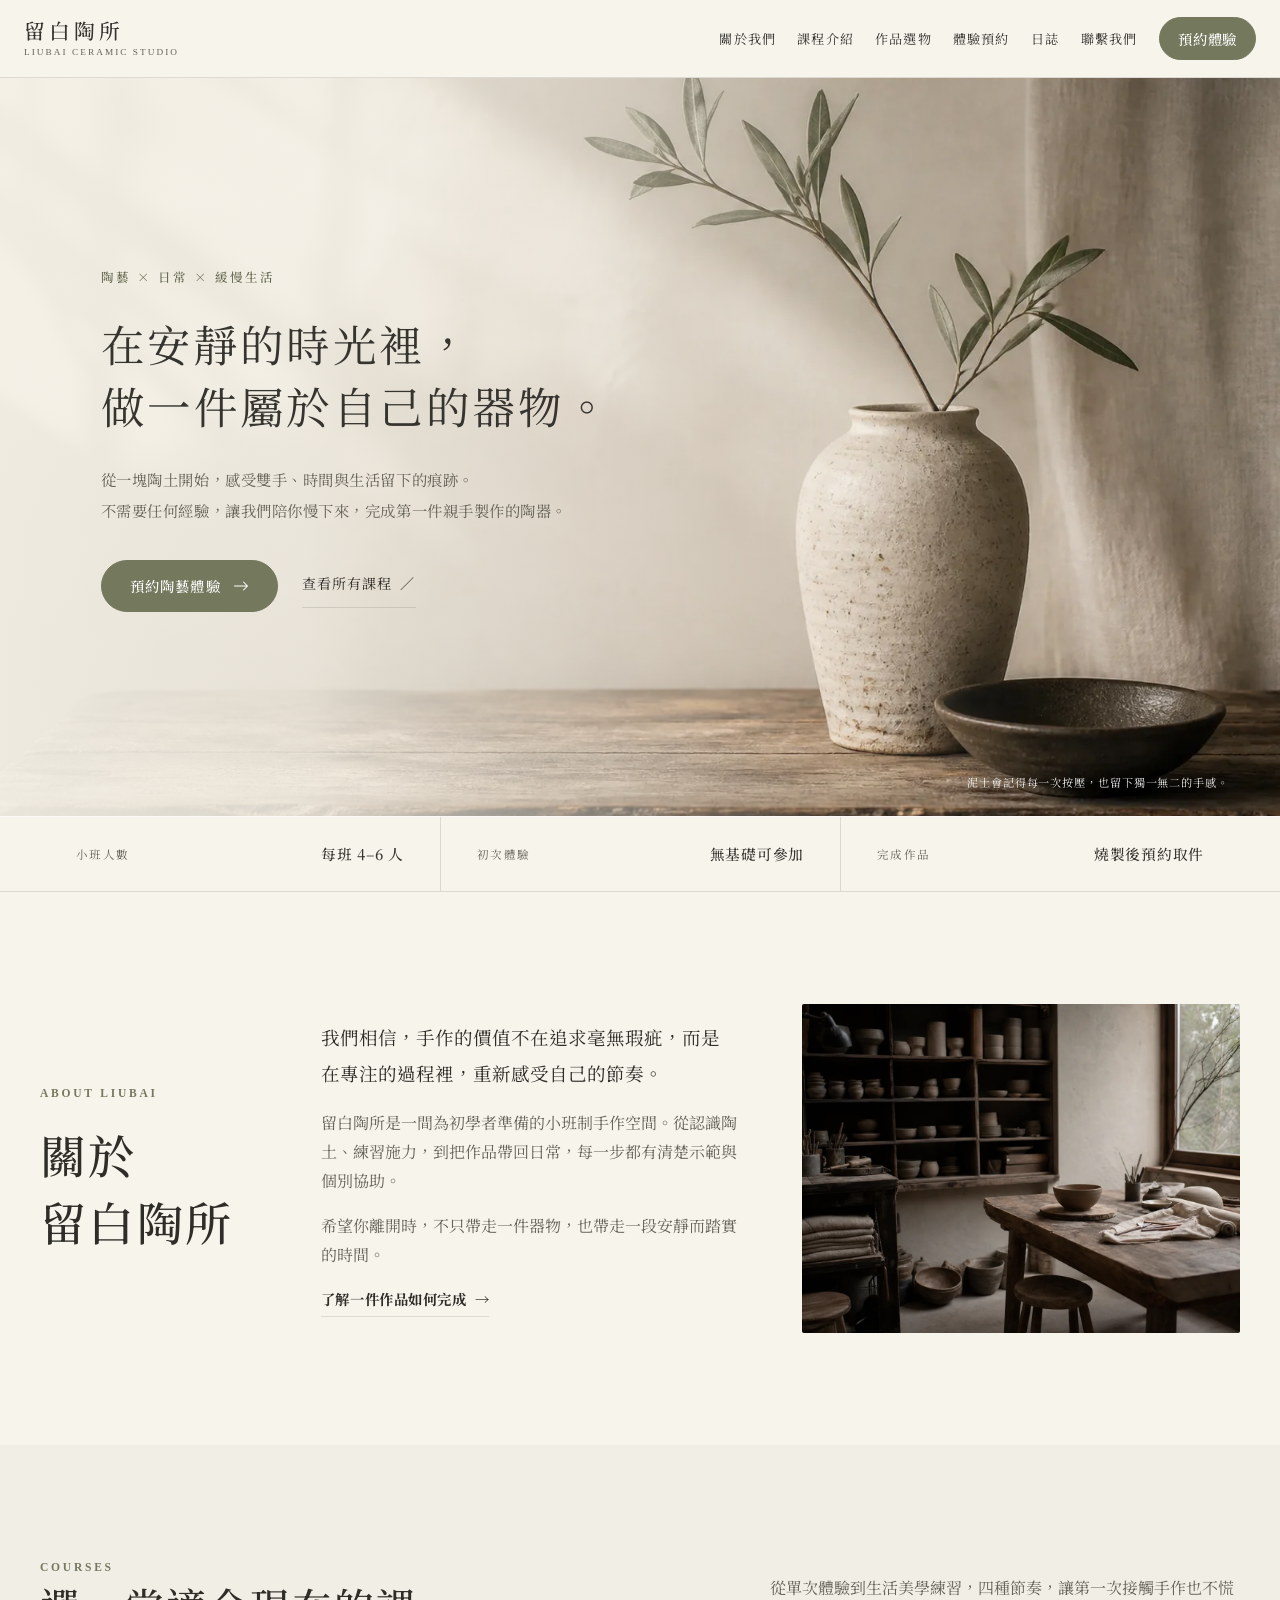
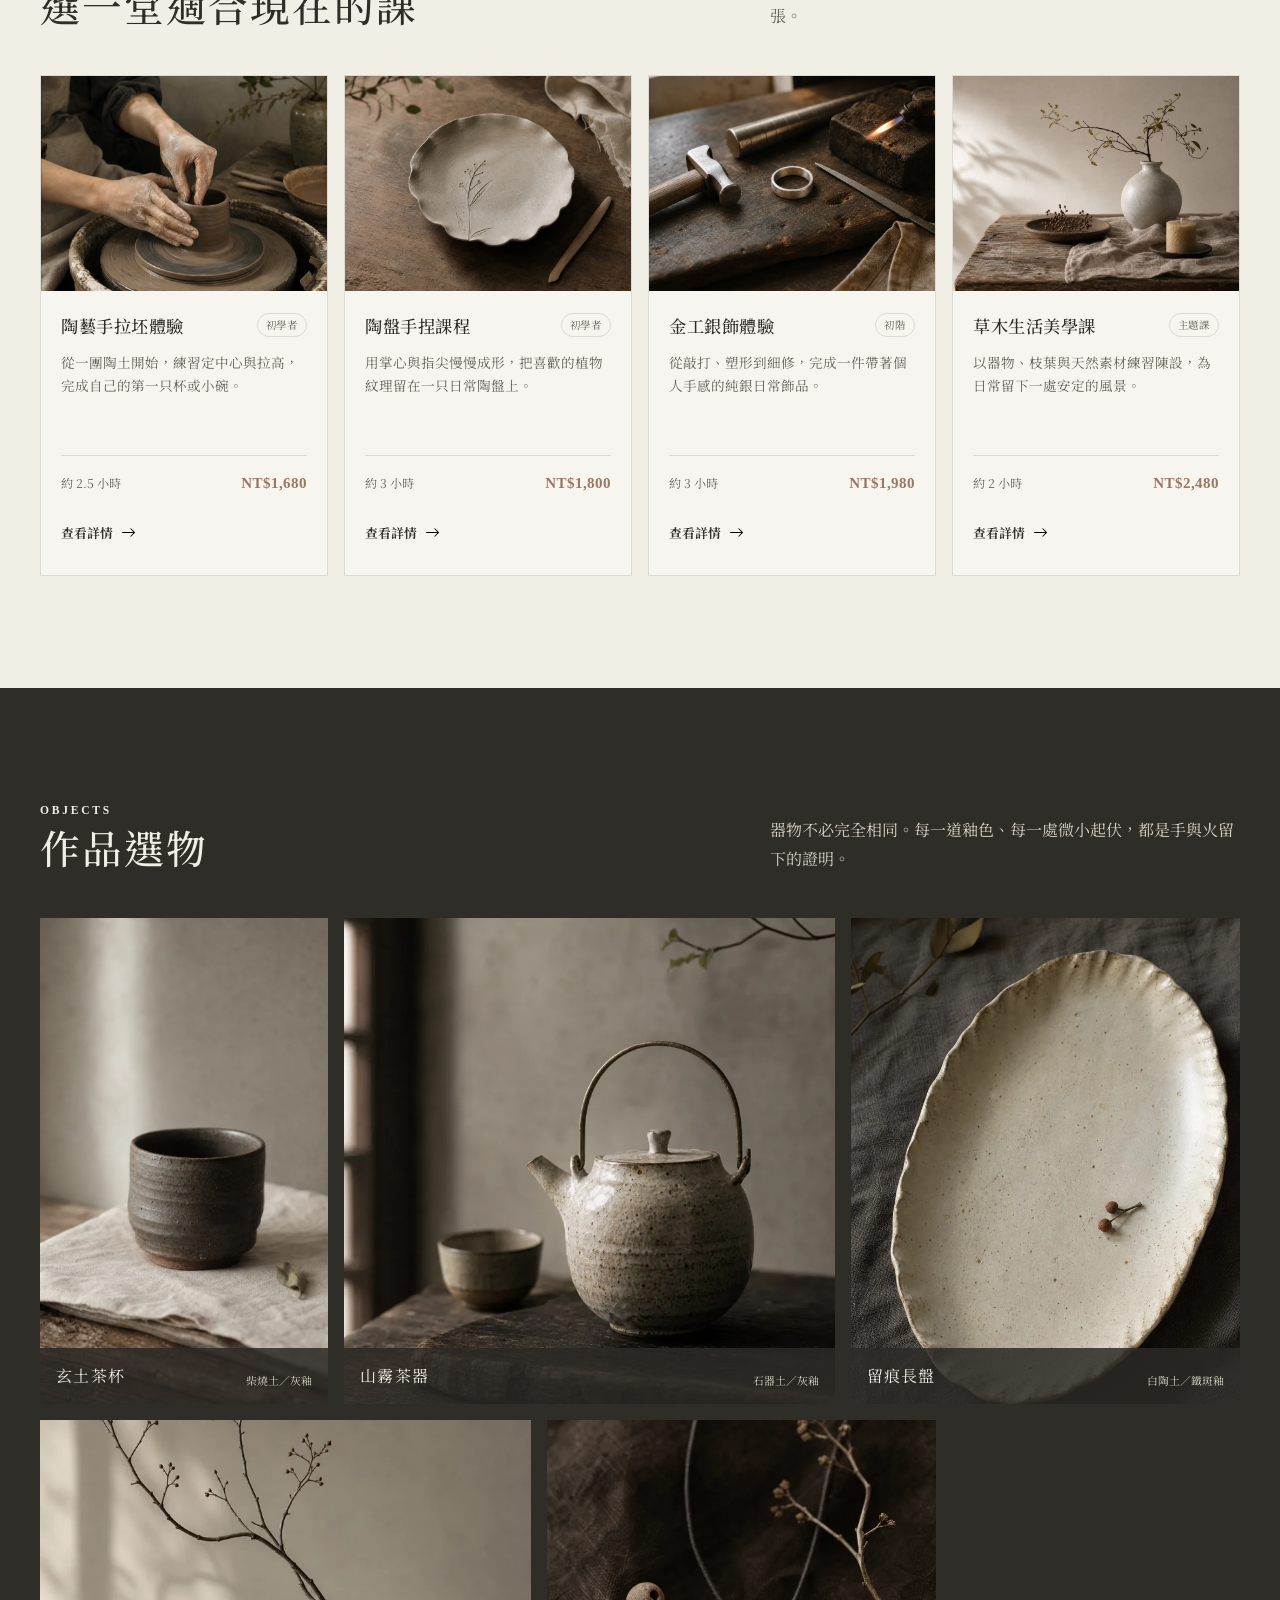
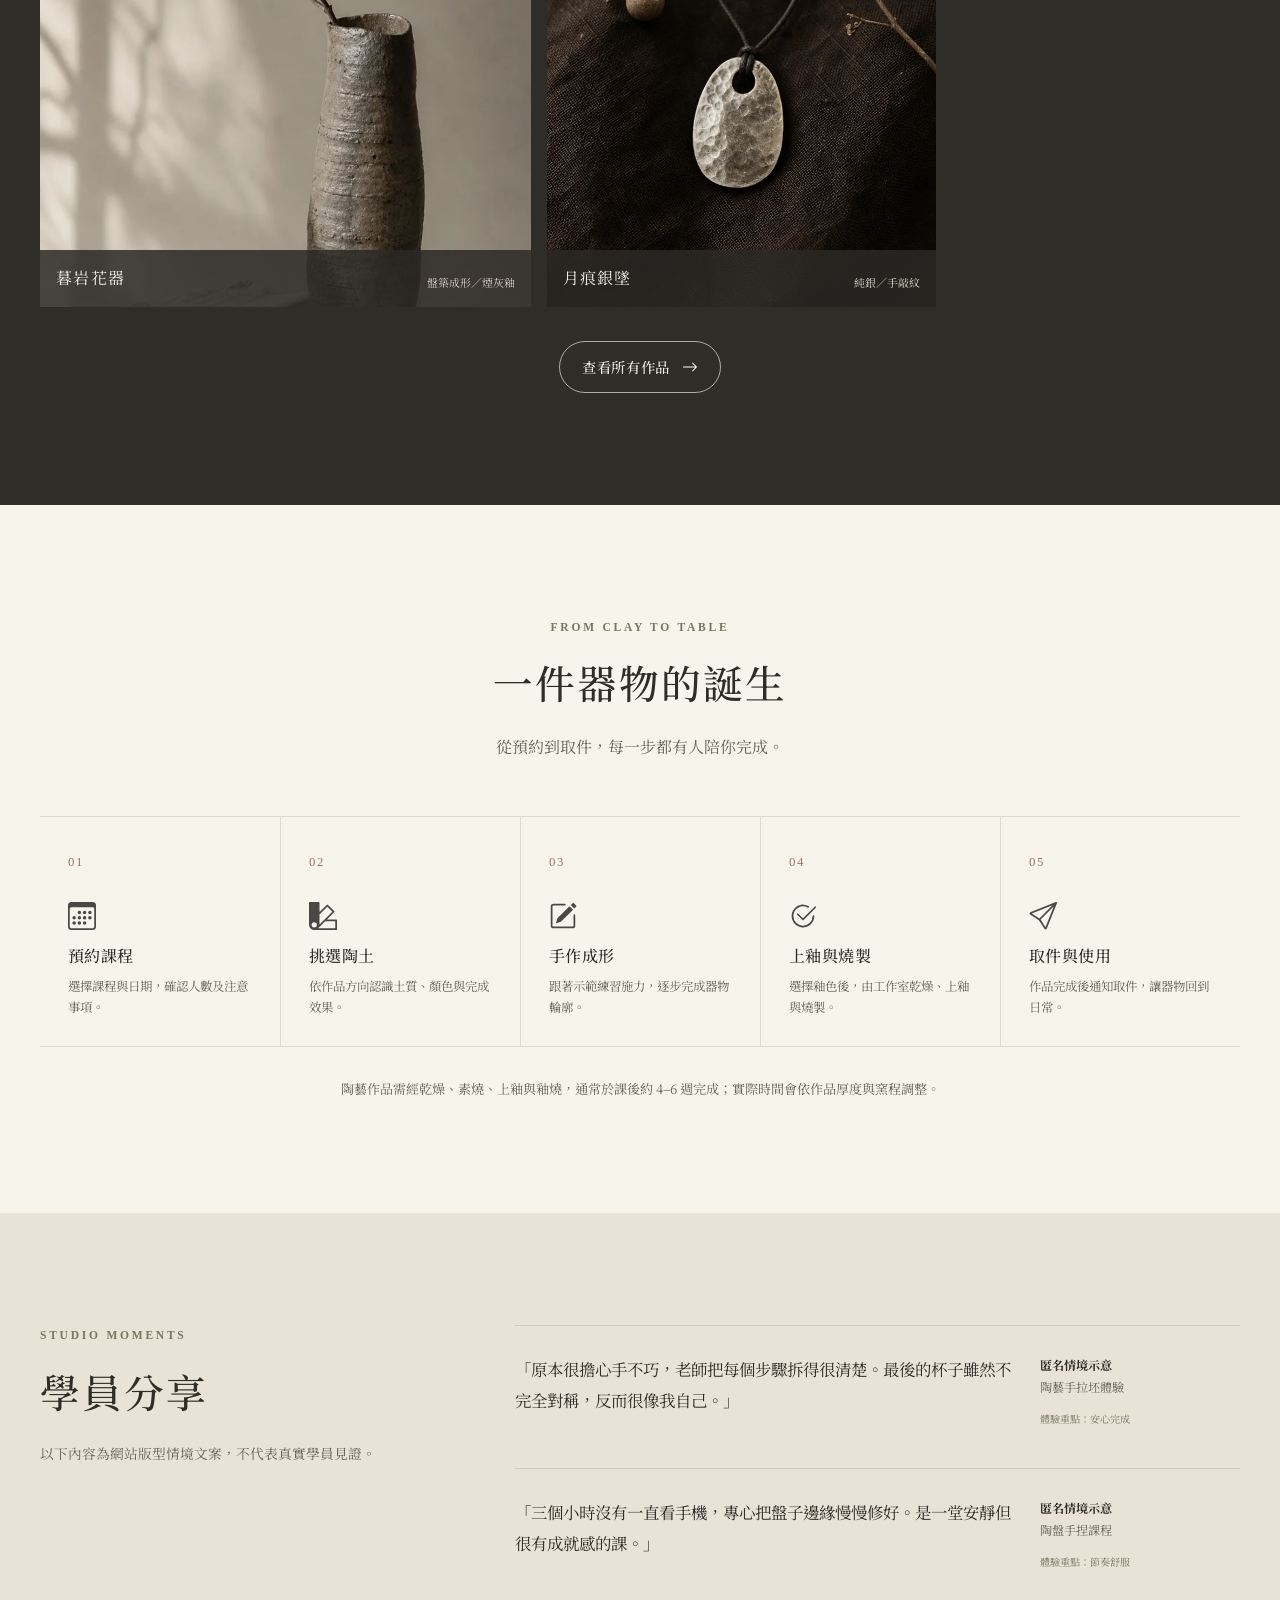
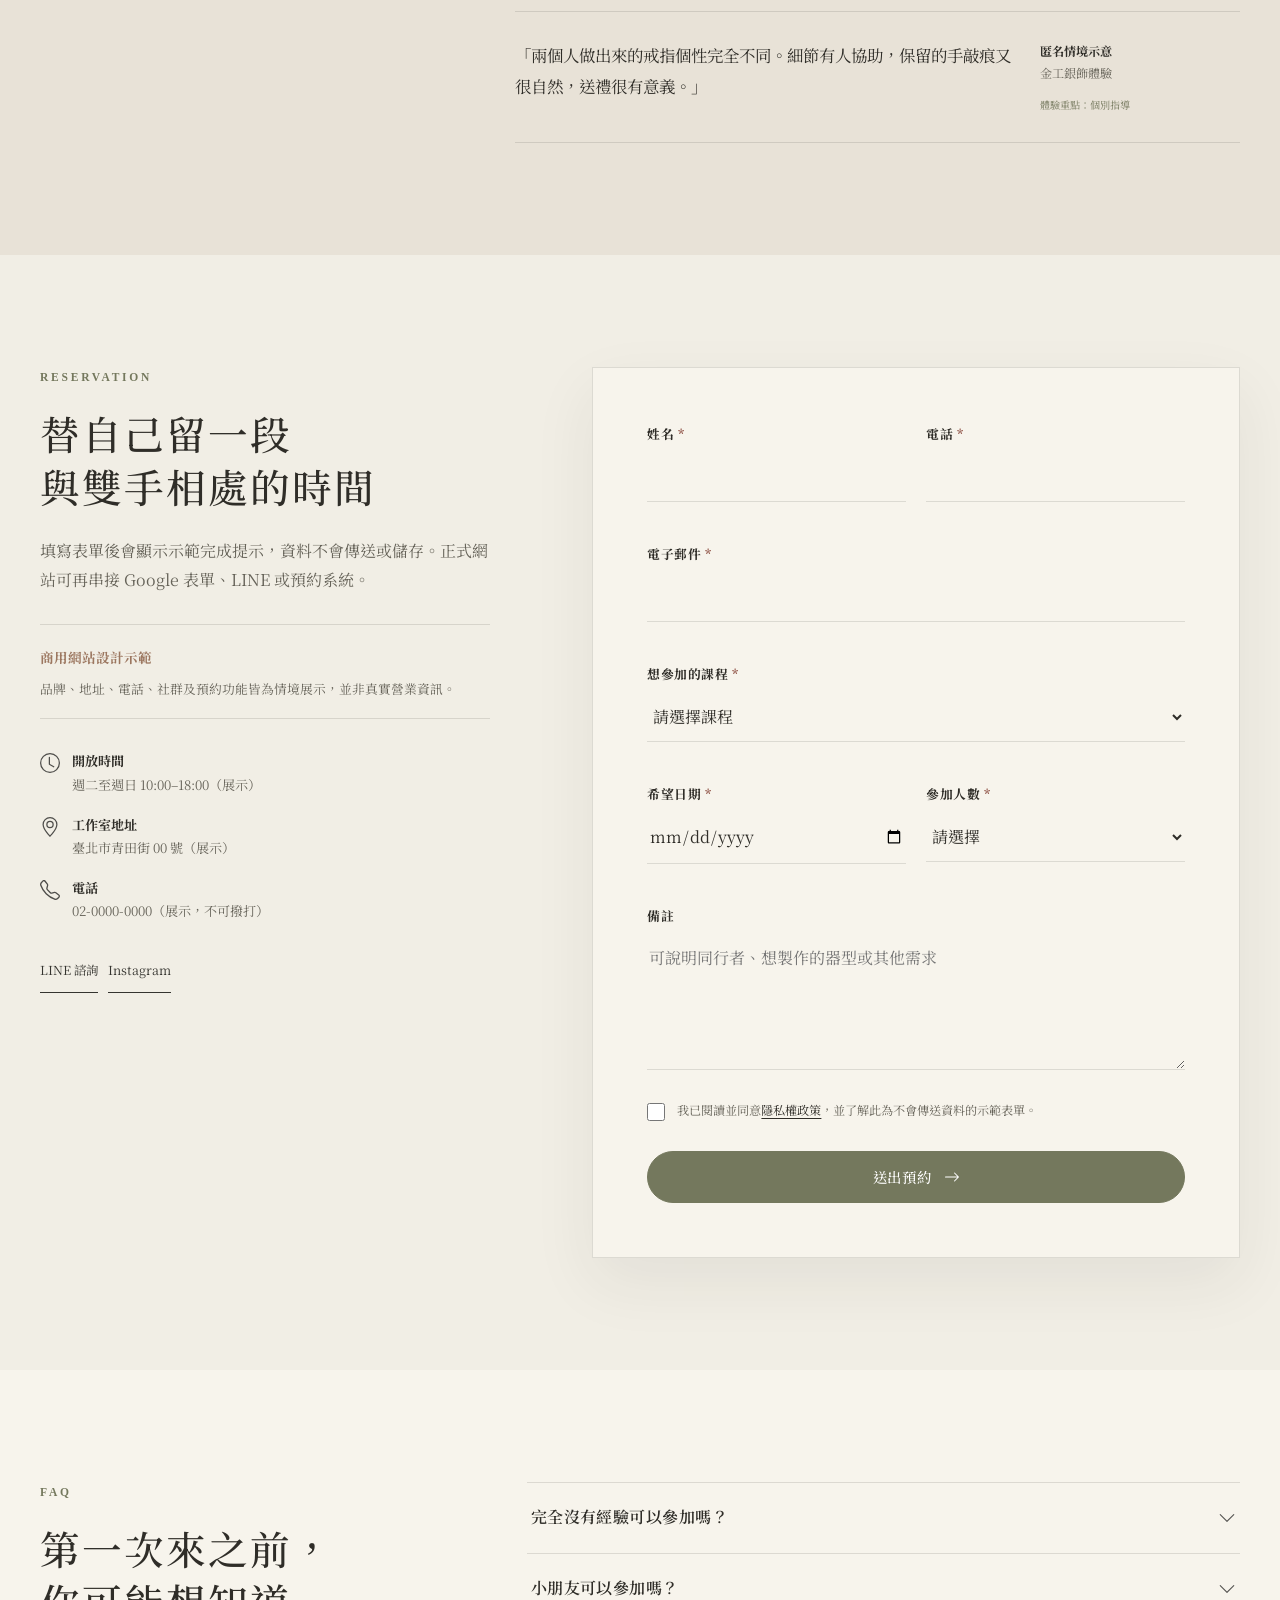
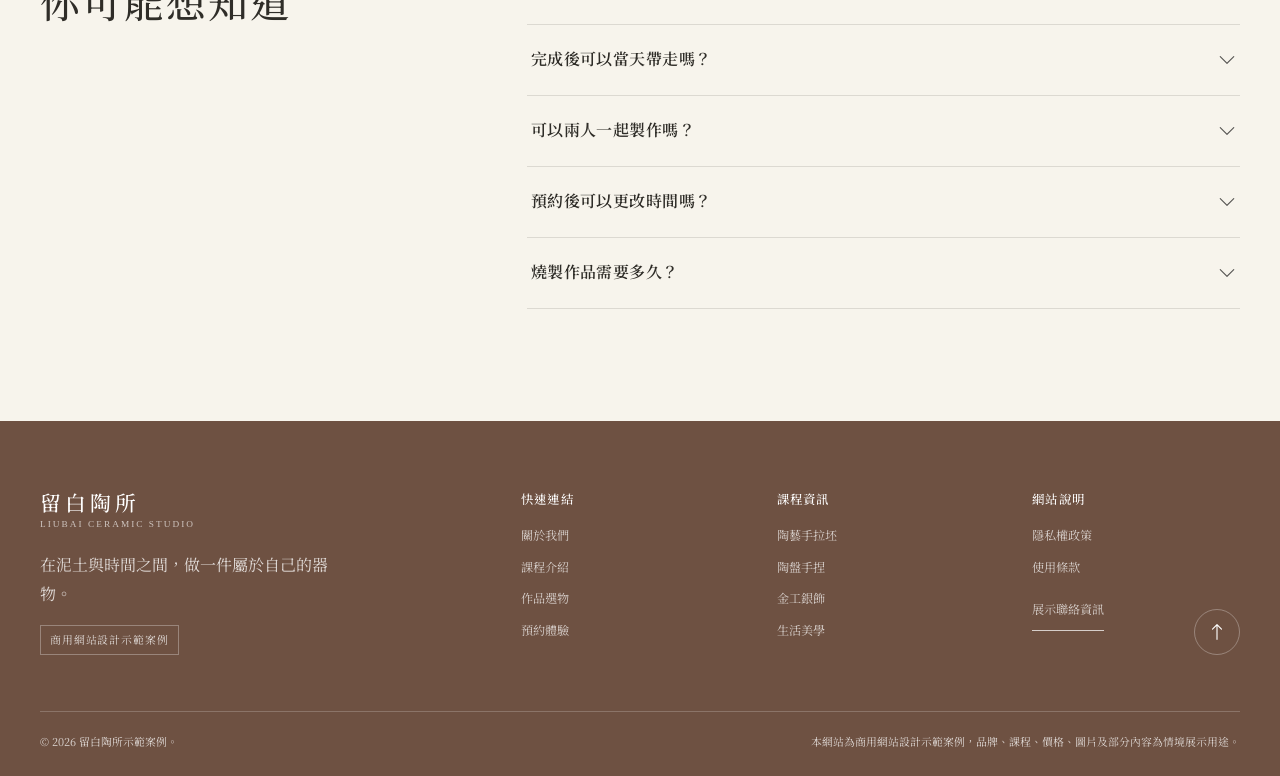
==== commit d015d438: "feat: redesign Liubai hero with image overlay" ====
--- a/index.html
+++ b/index.html
@@ -22,7 +22,10 @@
   <meta name="twitter:description" content="以侘寂、留白與自然材質風格打造的陶藝工作室網站設計示範。">
   <meta name="twitter:image" content="https://gavin1424.github.io/liubai-pottery-studio-demo/assets/images/og-liubai.webp">
   <link rel="icon" href="favicon.svg" type="image/svg+xml">
-  <link rel="stylesheet" href="styles.css">
+  <link rel="preconnect" href="https://fonts.googleapis.com">
+  <link rel="preconnect" href="https://fonts.gstatic.com" crossorigin>
+  <link href="https://fonts.googleapis.com/css2?family=Noto+Serif+TC:wght@300;400;500;600&display=swap" rel="stylesheet">
+  <link rel="stylesheet" href="styles.css?v=20260724-hero-overlay-3">
   <script type="application/ld+json">
   {
     "@context": "https://schema.org",
@@ -70,10 +73,9 @@
         <a href="#about">關於我們</a>
         <a href="#courses">課程介紹</a>
         <a href="#works">作品選物</a>
-        <a href="#process">製作流程</a>
-        <a href="#stories">學員分享</a>
-        <a href="#faq">常見問題</a>
-        <a href="#booking">聯絡我們</a>
+        <a href="#booking">體驗預約</a>
+        <a href="#stories">日誌</a>
+        <a href="#booking">聯繫我們</a>
         <a class="button button-small" href="#booking">預約體驗</a>
       </nav>
     </div>
@@ -81,26 +83,46 @@
 
   <main id="main-content">
     <section id="top" class="hero" aria-labelledby="hero-title">
-      <div class="hero-grid">
-        <div class="hero-copy reveal">
-          <p class="eyebrow">陶藝 × 日常 × 緩慢生活</p>
-          <h1 id="hero-title">在安靜的時光裡，<br>做一件屬於自己的器物。</h1>
-          <p class="hero-lead">從一塊陶土開始，感受雙手、時間與生活留下的痕跡。</p>
-          <p class="hero-note">不需要任何經驗，讓我們陪你慢下來，完成第一件親手製作的陶器。</p>
+      <picture class="hero-media">
+        <img src="assets/images/hero-ceramics.webp" width="1600" height="1066" alt="自然光下的手作陶瓶、枝葉與深色陶碗" fetchpriority="high">
+      </picture>
+      <div class="hero-shade" aria-hidden="true"></div>
+
+      <div class="hero-inner">
+        <div class="hero-content reveal">
+          <p class="hero-eyebrow">陶藝 × 日常 × 緩慢生活</p>
+          <h1 id="hero-title">
+            <span class="hero-title-line">在安靜的時光裡，</span>
+            <span class="hero-title-line">做一件屬於自己的<span class="no-break">器物。</span></span>
+          </h1>
+          <p class="hero-description">
+            從一塊陶土開始，感受雙手、時間與生活留下的痕跡。<br>
+            不需要任何經驗，讓我們陪你慢下來，完成第一件親手製作的陶器。
+          </p>
           <div class="hero-actions">
-            <a class="button" href="#booking">預約陶藝體驗 <img src="assets/icons/arrow-right.svg" width="16" height="16" alt=""></a>
+            <a class="button hero-primary" href="#booking">預約陶藝體驗 <img src="assets/icons/arrow-right.svg" width="16" height="16" alt=""></a>
             <a class="text-link" href="#courses">查看所有課程 <span aria-hidden="true">／</span></a>
           </div>
-          <dl class="hero-facts" aria-label="課程特色">
-            <div><dt>小班人數</dt><dd>每班 4–6 人</dd></div>
-            <div><dt>初次體驗</dt><dd>無基礎可參加</dd></div>
-            <div><dt>完成作品</dt><dd>燒製後預約取件</dd></div>
-          </dl>
-        </div>
-        <figure class="hero-media reveal reveal-delay-1">
-          <img src="assets/images/hero-ceramics.webp" width="1600" height="1066" alt="自然光下的手作陶瓶、枝葉與深色陶碗">
-          <figcaption>泥土會記得每一次按壓，也留下獨一無二的手感。</figcaption>
-        </figure>
+        </div>
+      </div>
+
+      <p class="hero-caption">泥土會記得每一次按壓，也留下獨一無二的手感。</p>
+    </section>
+
+    <section class="experience-facts" aria-label="體驗課程資訊">
+      <div class="experience-facts-inner">
+        <div class="experience-fact">
+          <span>小班人數</span>
+          <strong>每班 4–6 人</strong>
+        </div>
+        <div class="experience-fact">
+          <span>初次體驗</span>
+          <strong>無基礎可參加</strong>
+        </div>
+        <div class="experience-fact">
+          <span>完成作品</span>
+          <strong>燒製後預約取件</strong>
+        </div>
       </div>
     </section>
 
@@ -477,6 +499,6 @@
     <button class="button dialog-confirm" type="button">我知道了</button>
   </dialog>
 
-  <script src="script.js" defer></script>
+  <script src="script.js?v=20260724-hero-overlay-3" defer></script>
 </body>
 </html>
--- a/styles.css
+++ b/styles.css
@@ -1,18 +1,28 @@
 :root {
-  --paper: #f2efe7;
+  --font-display: "Noto Serif TC", "Source Han Serif TC", "Songti TC", "PMingLiU", serif;
+  --font-body: "Noto Serif TC", "Source Han Serif TC", "Songti TC", "PMingLiU", serif;
+  --color-paper: #f1eee5;
+  --color-paper-light: #f7f4ec;
+  --color-ink: #35342f;
+  --color-ink-soft: #666359;
+  --color-olive: #74785d;
+  --color-olive-dark: #62664d;
+  --color-line: rgba(60, 58, 50, 0.14);
+  --color-clay: #9c7760;
+  --paper: var(--color-paper);
   --paper-deep: #e8e2d7;
   --warm-gray: #d8d1c5;
-  --ink: #423c34;
-  --ink-strong: #2c2925;
-  --clay: #9a6d55;
-  --olive: #6f7258;
-  --white: #fbfaf6;
-  --muted: #70685e;
-  --line: rgba(66, 60, 52, 0.18);
+  --ink: var(--color-ink);
+  --ink-strong: #2f2d28;
+  --clay: var(--color-clay);
+  --olive: var(--color-olive);
+  --white: var(--color-paper-light);
+  --muted: var(--color-ink-soft);
+  --line: var(--color-line);
   --line-light: rgba(242, 239, 231, 0.2);
   --shadow: 0 18px 44px rgba(44, 41, 37, 0.1);
-  --serif: "Noto Serif TC", "Songti TC", "PMingLiU", serif;
-  --sans: "Noto Sans TC", "PingFang TC", "Microsoft JhengHei", sans-serif;
+  --serif: var(--font-display);
+  --sans: var(--font-body);
   --content: 1200px;
   --header-height: 78px;
 }
@@ -31,9 +41,10 @@
 body {
   margin: 0;
   min-width: 320px;
-  background: var(--paper);
+  background: var(--color-paper-light);
   color: var(--ink);
-  font-family: var(--sans);
+  font-family: var(--font-body);
+  font-weight: 400;
   font-size: 16px;
   line-height: 1.8;
   text-rendering: optimizeLegibility;
@@ -81,9 +92,9 @@
 h1,
 h2,
 h3 {
-  font-family: var(--serif);
+  font-family: var(--font-display);
   color: var(--ink-strong);
-  font-weight: 600;
+  font-weight: 500;
 }
 
 h1 {
@@ -104,6 +115,26 @@
   font-size: 1.2rem;
   line-height: 1.5;
   letter-spacing: 0.03em;
+}
+
+.hero-title-line {
+  display: block;
+}
+
+.no-break {
+  white-space: nowrap;
+}
+
+.hero-grid > *,
+.about-grid > *,
+.course-grid > *,
+.works-grid > *,
+.process-list > *,
+.stories-grid > *,
+.booking-grid > *,
+.faq-grid > *,
+.footer-inner > * {
+  min-width: 0;
 }
 
 :focus-visible {
@@ -145,12 +176,12 @@
   justify-content: center;
   gap: 12px;
   border: 1px solid var(--olive);
-  border-radius: 2px;
+  border-radius: 999px;
   background: var(--olive);
   color: #fff;
   cursor: pointer;
   font-size: 0.9rem;
-  font-weight: 700;
+  font-weight: 500;
   letter-spacing: 0.05em;
   padding: 12px 22px;
   transition: background-color 180ms ease, border-color 180ms ease, color 180ms ease, transform 180ms ease;
@@ -229,7 +260,7 @@
   top: 0;
   height: var(--header-height);
   border-bottom: 1px solid var(--line);
-  background: rgba(242, 239, 231, 0.94);
+  background: rgba(247, 244, 236, 0.94);
   transition: background-color 180ms ease, box-shadow 180ms ease, backdrop-filter 180ms ease;
 }
 
@@ -258,7 +289,7 @@
 .brand-zh {
   font-family: var(--serif);
   font-size: 1.3rem;
-  font-weight: 700;
+  font-weight: 500;
   letter-spacing: 0.2em;
 }
 
@@ -279,8 +310,8 @@
 .primary-nav > a:not(.button) {
   position: relative;
   font-size: 0.82rem;
-  font-weight: 600;
-  letter-spacing: 0.05em;
+  font-weight: 400;
+  letter-spacing: 0.08em;
 }
 
 .primary-nav > a:not(.button)::after {
@@ -1344,17 +1375,19 @@
     padding-right: 42px;
   }
 
+  .course-body > p {
+    min-height: auto;
+  }
+}
+
+@media (max-width: 900px) {
   .course-grid {
     grid-template-columns: repeat(2, minmax(0, 1fr));
     gap: 20px;
   }
-
-  .course-body > p {
-    min-height: auto;
-  }
-}
-
-@media (max-width: 1024px) {
+}
+
+@media (max-width: 900px) {
   :root {
     --header-height: 72px;
   }
@@ -1458,18 +1491,6 @@
     aspect-ratio: 16 / 8.5;
   }
 
-  .process-list {
-    grid-template-columns: repeat(3, 1fr);
-  }
-
-  .process-list li + li {
-    border-left: 1px solid var(--line);
-  }
-
-  .process-list li:nth-child(4) {
-    border-left: 0;
-  }
-
   .booking-grid {
     grid-template-columns: 1fr 1.2fr;
     gap: 40px;
@@ -1481,7 +1502,15 @@
   }
 }
 
-@media (max-width: 768px) {
+@media screen and (min-width: 769px) and (max-width: 1100px) {
+  .hero h1 {
+    font-size: 2.15rem;
+    letter-spacing: 0.01em;
+    line-height: 1.32;
+  }
+}
+
+@media screen and (max-width: 768px), screen and (max-device-width: 768px) {
   .header-inner,
   .section-inner {
     width: min(calc(100% - 36px), var(--content));
@@ -1492,26 +1521,52 @@
   }
 
   .hero-grid {
-    display: flex;
+    display: grid;
+    width: 100%;
     min-height: auto;
-    flex-direction: column;
+    grid-template-columns: minmax(0, 1fr);
     margin: 0;
   }
 
   .hero-copy {
+    width: 100%;
     max-width: none;
-    padding: 70px 24px 54px;
+    padding: 64px 20px 48px;
+  }
+
+  .hero h1 {
+    max-width: 13em;
+    margin-bottom: 22px;
+    font-size: clamp(2rem, 9vw, 3rem);
+    line-height: 1.3;
+    letter-spacing: 0.015em;
+    overflow-wrap: normal;
+    word-break: normal;
+  }
+
+  .hero-lead,
+  .hero-note {
+    max-width: 38rem;
+    font-size: 1rem;
   }
 
   .hero-media {
+    width: 100%;
     min-height: 0;
     aspect-ratio: 4 / 3;
+  }
+
+  .hero-media > img {
+    width: 100%;
+    height: 100%;
+    object-position: 61% center;
   }
 
   .hero-media figcaption {
     right: 24px;
     bottom: 18px;
     left: 24px;
+    max-width: none;
   }
 
   .hero-actions {
@@ -1549,7 +1604,20 @@
   }
 
   .about-grid {
-    gap: 26px;
+    gap: 20px;
+  }
+
+  .about-section {
+    padding: 72px 0;
+  }
+
+  .about-grid .section-heading,
+  .about-grid .section-heading h2 {
+    margin-bottom: 0;
+  }
+
+  .about-copy {
+    margin-top: 2px;
   }
 
   .about-grid .section-heading h2 br {
@@ -1558,6 +1626,8 @@
 
   .about-media {
     grid-column: auto;
+    width: 100%;
+    margin-top: 10px;
   }
 
   .about-media img {
@@ -1576,7 +1646,8 @@
   }
 
   .work-item img {
-    height: 440px;
+    height: auto;
+    aspect-ratio: 4 / 5;
   }
 
   .work-item figcaption {
@@ -1616,14 +1687,15 @@
   }
 }
 
-@media (max-width: 520px) {
+@media screen and (max-width: 520px), screen and (max-device-width: 520px) {
   body {
     padding-bottom: 64px;
+    overflow-wrap: anywhere;
   }
 
   h1 {
-    font-size: clamp(2.35rem, 12vw, 3.3rem);
-    letter-spacing: 0.04em;
+    font-size: clamp(2rem, 9vw, 2.55rem);
+    letter-spacing: 0.015em;
   }
 
   h2 {
@@ -1651,7 +1723,7 @@
   }
 
   .hero-copy {
-    padding: 58px 18px 46px;
+    padding: 52px 20px 42px;
   }
 
   .hero-lead {
@@ -1678,7 +1750,17 @@
   .hero-facts div {
     display: flex;
     justify-content: space-between;
-    padding: 8px 0;
+    gap: 16px;
+    padding: 10px 0;
+  }
+
+  .hero-facts dt {
+    font-size: 0.78rem;
+  }
+
+  .hero-facts dd {
+    font-size: 0.9rem;
+    text-align: right;
   }
 
   .hero-facts div + div {
@@ -1688,11 +1770,11 @@
   }
 
   .hero-media {
-    aspect-ratio: 4 / 4.25;
+    aspect-ratio: 4 / 3;
   }
 
   .hero-media > img {
-    object-position: 65% center;
+    object-position: 62% center;
   }
 
   .hero-media figcaption {
@@ -1708,12 +1790,25 @@
   }
 
   .works-grid {
-    grid-template-columns: 1fr;
+    grid-template-columns: repeat(2, minmax(0, 1fr));
+    gap: 10px;
   }
 
   .work-item img {
     height: auto;
-    aspect-ratio: 4 / 5;
+    aspect-ratio: 3 / 4;
+  }
+
+  .work-item figcaption {
+    padding: 10px 9px;
+  }
+
+  .work-item figcaption span {
+    font-size: 0.86rem;
+  }
+
+  .work-item figcaption small {
+    font-size: 0.64rem;
   }
 
   .process-list {
@@ -1755,6 +1850,7 @@
   .faq-list summary {
     min-height: 64px;
     font-size: 0.96rem;
+    padding: 14px 2px;
   }
 
   .faq-list details p {
@@ -1772,6 +1868,13 @@
 
   .footer-brand {
     grid-column: 1 / -1;
+  }
+
+  .footer-inner > div:not(.footer-brand) a,
+  .footer-inner > div:not(.footer-brand) button {
+    min-height: 44px;
+    align-items: center;
+    font-size: 0.9rem;
   }
 
   .footer-bottom {
@@ -1791,13 +1894,370 @@
     bottom: 10px;
     left: 12px;
     display: flex;
+    visibility: hidden;
     min-height: 50px;
+    opacity: 0;
+    pointer-events: none;
     box-shadow: 0 10px 28px rgba(44, 41, 37, 0.26);
+    transform: translateY(14px);
+  }
+
+  .mobile-booking-cta.is-visible {
+    visibility: visible;
+    opacity: 1;
+    pointer-events: auto;
+    transform: translateY(0);
   }
 
   .legal-main {
     width: calc(100% - 32px);
     padding: 64px 0 100px;
+  }
+}
+
+/* Hero overlay redesign */
+.hero {
+  position: relative;
+  isolation: isolate;
+  width: 100%;
+  min-height: clamp(720px, 82svh, 880px);
+  overflow: hidden;
+  border-bottom: 0;
+  background: var(--color-paper);
+}
+
+.hero-media {
+  position: absolute;
+  z-index: -3;
+  inset: 0;
+  display: block;
+  min-height: 0;
+  margin: 0;
+  overflow: hidden;
+}
+
+.hero-media::after {
+  display: none;
+}
+
+.hero-media > img {
+  width: 100%;
+  height: 100%;
+  object-fit: cover;
+  object-position: center right;
+}
+
+.hero-shade {
+  position: absolute;
+  z-index: -2;
+  inset: 0;
+  pointer-events: none;
+  background:
+    linear-gradient(
+      90deg,
+      rgba(244, 240, 230, 0.95) 0%,
+      rgba(244, 240, 230, 0.86) 24%,
+      rgba(244, 240, 230, 0.54) 44%,
+      rgba(244, 240, 230, 0.13) 66%,
+      rgba(244, 240, 230, 0) 82%
+    );
+}
+
+.hero-inner {
+  display: flex;
+  width: min(calc(100% - 48px), 1400px);
+  min-height: inherit;
+  align-items: center;
+  margin-inline: auto;
+}
+
+.hero-content {
+  width: min(100%, 750px);
+  padding: 42px 0 58px clamp(44px, 6vw, 88px);
+}
+
+.hero-eyebrow {
+  margin: 0 0 24px;
+  color: var(--color-olive-dark);
+  font-family: var(--font-body);
+  font-size: 0.78rem;
+  font-weight: 500;
+  letter-spacing: 0.24em;
+}
+
+.hero h1 {
+  max-width: 680px;
+  margin: 0;
+  color: var(--color-ink);
+  font-family: var(--font-display);
+  font-size: clamp(2.65rem, 3.4vw, 3.25rem);
+  font-weight: 400;
+  letter-spacing: 0.055em;
+  line-height: 1.42;
+  text-wrap: balance;
+}
+
+.hero-description {
+  max-width: 520px;
+  margin: 28px 0 0;
+  color: var(--color-ink-soft);
+  font-size: clamp(0.96rem, 1.2vw, 1.08rem);
+  letter-spacing: 0.035em;
+  line-height: 2;
+}
+
+.hero-actions {
+  display: flex;
+  align-items: center;
+  flex-direction: row;
+  flex-wrap: wrap;
+  gap: 24px;
+  margin: 34px 0 0;
+}
+
+.hero-primary {
+  width: auto;
+  min-height: 52px;
+  border-radius: 999px;
+  padding: 0 28px;
+  letter-spacing: 0.08em;
+}
+
+.hero-actions .text-link {
+  width: auto;
+  min-height: 44px;
+  font-size: 0.88rem;
+  font-weight: 400;
+  letter-spacing: 0.08em;
+}
+
+.hero-caption {
+  position: absolute;
+  right: clamp(24px, 4vw, 64px);
+  bottom: 24px;
+  max-width: 360px;
+  margin: 0;
+  color: rgba(255, 255, 255, 0.9);
+  font-size: 0.7rem;
+  letter-spacing: 0.08em;
+  line-height: 1.7;
+  text-align: right;
+  text-shadow: 0 1px 12px rgba(0, 0, 0, 0.34);
+}
+
+.experience-facts {
+  border-top: 1px solid rgba(255, 255, 255, 0.42);
+  border-bottom: 1px solid var(--color-line);
+  background: var(--color-paper-light);
+}
+
+.experience-facts-inner {
+  display: grid;
+  width: min(calc(100% - 48px), 1200px);
+  margin-inline: auto;
+  grid-template-columns: repeat(3, minmax(0, 1fr));
+}
+
+.experience-fact {
+  display: flex;
+  align-items: center;
+  justify-content: space-between;
+  gap: 28px;
+  padding: 24px 36px;
+}
+
+.experience-fact + .experience-fact {
+  border-left: 1px solid var(--color-line);
+}
+
+.experience-fact span {
+  color: var(--color-ink-soft);
+  font-size: 0.72rem;
+  letter-spacing: 0.12em;
+}
+
+.experience-fact strong {
+  color: var(--color-ink);
+  font-family: var(--font-display);
+  font-size: 0.92rem;
+  font-weight: 500;
+  letter-spacing: 0.05em;
+  text-align: right;
+}
+
+.mobile-booking-cta {
+  display: none !important;
+}
+
+@media screen and (max-width: 1100px) and (min-width: 769px) {
+  .hero h1 {
+    font-size: clamp(2.45rem, 4.4vw, 2.9rem);
+    letter-spacing: 0.04em;
+  }
+
+  .hero-content {
+    width: min(64%, 680px);
+    padding-left: clamp(38px, 5vw, 62px);
+  }
+
+  .hero-shade {
+    background:
+      linear-gradient(
+        90deg,
+        rgba(244, 240, 230, 0.96) 0%,
+        rgba(244, 240, 230, 0.84) 34%,
+        rgba(244, 240, 230, 0.38) 62%,
+        rgba(244, 240, 230, 0) 82%
+      );
+  }
+}
+
+@media screen and (max-width: 768px), screen and (max-device-width: 768px) {
+  body {
+    padding-bottom: 0;
+  }
+
+  .hero {
+    min-height: max(680px, 88svh);
+  }
+
+  .hero-media {
+    width: 100%;
+    min-height: 100%;
+    aspect-ratio: auto;
+  }
+
+  .hero-media > img {
+    width: 100%;
+    height: 100%;
+    object-position: 63% center;
+  }
+
+  .hero-shade {
+    background:
+      linear-gradient(
+        90deg,
+        rgba(244, 240, 230, 0.96) 0%,
+        rgba(244, 240, 230, 0.88) 38%,
+        rgba(244, 240, 230, 0.46) 62%,
+        rgba(244, 240, 230, 0.08) 84%,
+        rgba(244, 240, 230, 0) 100%
+      );
+  }
+
+  .hero-inner {
+    width: min(calc(100% - 40px), 640px);
+    min-height: inherit;
+    align-items: flex-start;
+  }
+
+  .hero-content {
+    width: 100%;
+    max-width: none;
+    padding: clamp(74px, 10svh, 104px) 0 96px;
+  }
+
+  .hero-eyebrow {
+    margin-bottom: 20px;
+    font-size: 0.68rem;
+    letter-spacing: 0.18em;
+  }
+
+  .hero h1 {
+    max-width: 12em;
+    font-size: clamp(2rem, 9vw, 2.75rem);
+    letter-spacing: 0.035em;
+    line-height: 1.48;
+  }
+
+  .hero-description {
+    max-width: 20em;
+    margin-top: 22px;
+    font-size: 0.9rem;
+    letter-spacing: 0.025em;
+    line-height: 1.9;
+  }
+
+  .hero-actions {
+    align-items: flex-start;
+    flex-direction: column;
+    gap: 14px 18px;
+    margin-top: 28px;
+  }
+
+  .hero-actions .hero-primary {
+    width: fit-content;
+    flex: 0 0 auto;
+    min-height: 48px;
+    padding-inline: 22px;
+  }
+
+  .hero-caption {
+    right: 20px;
+    bottom: 18px;
+    left: 20px;
+    max-width: 30em;
+    text-align: right;
+  }
+
+  .experience-facts-inner {
+    width: min(calc(100% - 40px), 640px);
+    grid-template-columns: 1fr;
+    padding: 12px 0;
+  }
+
+  .experience-fact {
+    min-height: 58px;
+    padding: 13px 0;
+  }
+
+  .experience-fact + .experience-fact {
+    border-top: 1px solid var(--color-line);
+    border-left: 0;
+  }
+}
+
+@media screen and (max-width: 520px), screen and (max-device-width: 520px) {
+  .hero {
+    min-height: max(700px, 90svh);
+  }
+
+  .hero-content {
+    padding-top: clamp(64px, 8svh, 84px);
+  }
+
+  .hero-shade {
+    background:
+      linear-gradient(
+        180deg,
+        rgba(244, 240, 230, 0.96) 0%,
+        rgba(244, 240, 230, 0.9) 34%,
+        rgba(244, 240, 230, 0.68) 58%,
+        rgba(244, 240, 230, 0.14) 80%,
+        rgba(244, 240, 230, 0.02) 100%
+      ),
+      linear-gradient(
+        90deg,
+        rgba(244, 240, 230, 0.35) 0%,
+        rgba(244, 240, 230, 0.06) 78%
+      );
+  }
+
+  .hero h1 {
+    max-width: 11em;
+  }
+
+  .hero-description {
+    max-width: 23em;
+  }
+
+  .hero-actions {
+    flex-direction: column;
+  }
+
+  .hero-primary {
+    width: fit-content;
+    padding-inline: 20px;
   }
 }
 
